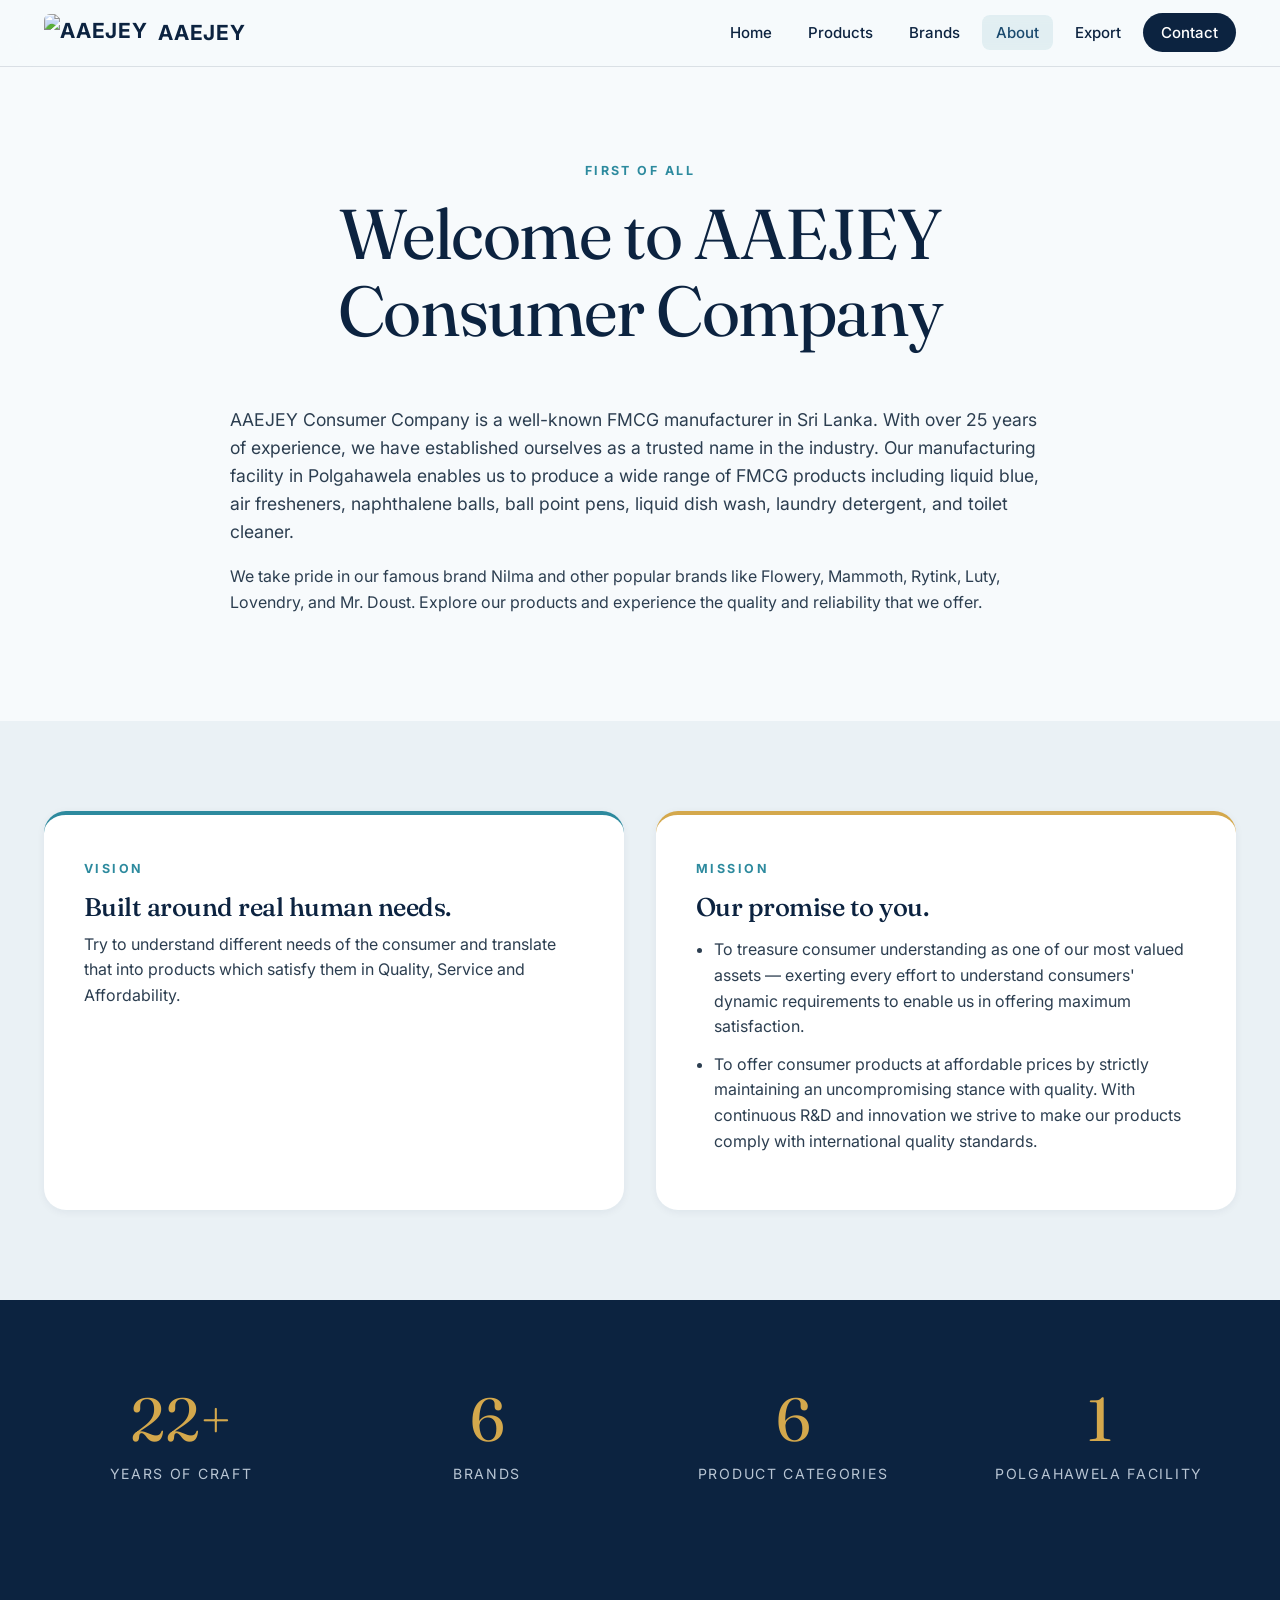
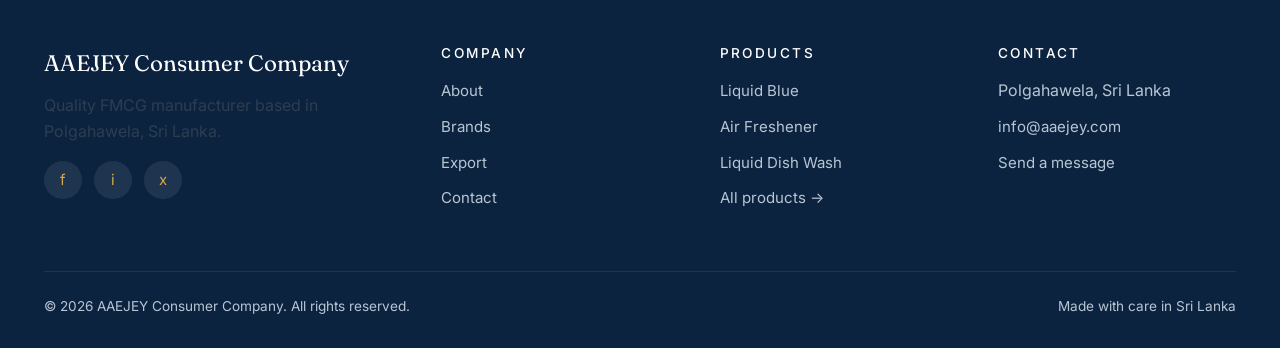
==== public/about.html @ cb3eeee4 "Changes Co-authored-by: abdulmalikhyder <215497698+abdulmalikhyder@users.noreply.github.com>" ====
<!DOCTYPE html>
<html lang="en">
<head>
  <link rel="icon" type="image/jpeg" href="https://assets.zyrosite.com/cdn-cgi/image/format=auto,w=32,h=32,fit=crop,q=95/A0xe4yop0MS1pJjZ/th-YrD1LxaeLzt4BWar.jpg" />

  <meta charset="UTF-8" />
  <meta name="viewport" content="width=device-width, initial-scale=1.0" />
  <title>About — AAEJEY Consumer Company</title>
  <meta name="description" content="25+ years of FMCG manufacturing in Sri Lanka. Our Polgahawela facility produces liquid blue, air fresheners, detergents and more — under Nilma and six other brands." />
  <meta property="og:title" content="About — AAEJEY Consumer Company" />
  <meta property="og:description" content="A trusted Sri Lankan FMCG manufacturer with 25+ years of craft and a Polgahawela facility." />
  <link rel="preconnect" href="https://fonts.googleapis.com" />
  <link rel="preconnect" href="https://fonts.gstatic.com" crossorigin />
  <link href="https://fonts.googleapis.com/css2?family=Fraunces:ital,wght@0,300..700;1,300..700&family=Inter:wght@400;500;600;700&family=Amiri:wght@400;700&display=swap" rel="stylesheet" />
  <link rel="stylesheet" href="assets/css/styles.css" />
</head>
<body>

<nav class="nav">
  <div class="nav-inner">
    <a href="index.html" class="brand"><img src="https://assets.zyrosite.com/cdn-cgi/image/format=auto,w=120,fit=crop,q=95/A0xe4yop0MS1pJjZ/th-YrD1LxaeLzt4BWar.jpg" class="brand-logo-img" alt="AAEJEY" /><span>AAEJEY</span></a>
    <button class="hamburger" aria-label="Menu"><span></span><span></span><span></span></button>
    <ul class="nav-links">
      <li><a href="index.html">Home</a></li>
      <li><a href="products.html">Products</a></li>
      <li><a href="brands.html">Brands</a></li>
      <li><a href="about.html">About</a></li>
      <li><a href="export.html">Export</a></li>
      <li><a href="contact.html" class="nav-cta">Contact</a></li>
    </ul>
  </div>
</nav>

<section class="section">
  <div class="container">
    <div class="section-head reveal">
      <span class="section-eyebrow">First of all</span>
      <h1>Welcome to AAEJEY Consumer Company</h1>
    </div>
    <div class="reveal" style="max-width:820px;margin:0 auto;">
      <p style="font-size:1.1rem;">AAEJEY Consumer Company is a well-known FMCG manufacturer in Sri Lanka. With over 25 years of experience, we have established ourselves as a trusted name in the industry. Our manufacturing facility in Polgahawela enables us to produce a wide range of FMCG products including liquid blue, air fresheners, naphthalene balls, ball point pens, liquid dish wash, laundry detergent, and toilet cleaner.</p>
      <p>We take pride in our famous brand Nilma and other popular brands like Flowery, Mammoth, Rytink, Luty, Lovendry, and Mr. Doust. Explore our products and experience the quality and reliability that we offer.</p>
    </div>
  </div>
</section>

<section class="section" style="background:var(--paper-2);">
  <div class="container">
    <div class="vm-grid">
      <div class="vm-card reveal">
        <span class="section-eyebrow">Vision</span>
        <h3>Built around real human needs.</h3>
        <p>Try to understand different needs of the consumer and translate that into products which satisfy them in Quality, Service and Affordability.</p>
      </div>
      <div class="vm-card mission reveal">
        <span class="section-eyebrow">Mission</span>
        <h3>Our promise to you.</h3>
        <ul>
          <li>To treasure consumer understanding as one of our most valued assets — exerting every effort to understand consumers' dynamic requirements to enable us in offering maximum satisfaction.</li>
          <li>To offer consumer products at affordable prices by strictly maintaining an uncompromising stance with quality. With continuous R&amp;D and innovation we strive to make our products comply with international quality standards.</li>
        </ul>
      </div>
    </div>
  </div>
</section>

<section class="section section-dark">
  <div class="container">
    <div class="stats reveal">
      <div><div class="stat-num"><span data-count="25" data-suffix="+">0</span></div><div class="stat-label">Years of craft</div></div>
      <div><div class="stat-num"><span data-count="7">0</span></div><div class="stat-label">Brands</div></div>
      <div><div class="stat-num"><span data-count="7">0</span></div><div class="stat-label">Product categories</div></div>
      <div><div class="stat-num">1</div><div class="stat-label">Polgahawela facility</div></div>
    </div>
  </div>
</section>

<footer class="footer">
  <div class="container">
    <div class="footer-grid">
      <div><div class="footer-brand">AAEJEY Consumer Company</div><p>Quality FMCG manufacturer based in Polgahawela, Sri Lanka.</p><div class="footer-social"><a href="https://www.facebook.com/" aria-label="Facebook">f</a><a href="https://www.instagram.com/" aria-label="Instagram">i</a><a href="https://twitter.com/" aria-label="Twitter">x</a></div></div>
      <div><h4>Company</h4><ul><li><a href="about.html">About</a></li><li><a href="brands.html">Brands</a></li><li><a href="export.html">Export</a></li><li><a href="contact.html">Contact</a></li></ul></div>
      <div><h4>Products</h4><ul><li><a href="products/liquid-blue.html">Liquid Blue</a></li><li><a href="products/air-freshener.html">Air Freshener</a></li><li><a href="products/liquid-dish-wash.html">Liquid Dish Wash</a></li><li><a href="products.html">All products →</a></li></ul></div>
      <div><h4>Contact</h4><ul><li>Polgahawela, Sri Lanka</li><li><a href="mailto:info@aaejey.com">info@aaejey.com</a></li><li><a href="contact.html">Send a message</a></li></ul></div>
    </div>
    <div class="footer-bottom"><div>© <span id="year"></span> AAEJEY Consumer Company. All rights reserved.</div><div>Made with care in Sri Lanka</div></div>
  </div>
</footer>

<script src="assets/js/main.js"></script>
</body>
</html>
---- public/assets/css/styles.css ----
/* ============================================================
   AAEJEY Consumer Company — Ocean Deep design system
   Pure CSS. No build step. Edit freely.
   ============================================================ */

:root {
  --navy: #0c2340;
  --navy-2: #0f2d4f;
  --ocean: #1a4a6e;
  --teal: #2d8a9e;
  --mint: #5cbdb9;
  --gold: #d4a84c;
  --paper: #f7fafc;
  --paper-2: #eaf1f5;
  --ink: #0b1a2a;
  --muted: #5a6b7a;
  --line: rgba(12, 35, 64, 0.12);
  --shadow-sm: 0 2px 8px rgba(12, 35, 64, 0.06);
  --shadow-md: 0 12px 32px -8px rgba(12, 35, 64, 0.18);
  --shadow-lg: 0 30px 60px -20px rgba(12, 35, 64, 0.35);
  --radius: 14px;
  --radius-lg: 22px;
  --maxw: 1240px;
  --font-display: "Fraunces", Georgia, "Times New Roman", serif;
  --font-body: "Inter", -apple-system, BlinkMacSystemFont, "Segoe UI", Roboto, sans-serif;
  --font-arabic: "Amiri", "Noto Naskh Arabic", serif;
}

* { box-sizing: border-box; }
html { scroll-behavior: smooth; -webkit-text-size-adjust: 100%; }
body {
  margin: 0;
  font-family: var(--font-body);
  color: var(--ink);
  background: var(--paper);
  line-height: 1.6;
  font-size: 16px;
  -webkit-font-smoothing: antialiased;
}
img { max-width: 100%; display: block; }
a { color: var(--ocean); text-decoration: none; transition: color .2s ease; }
a:hover { color: var(--teal); }

h1, h2, h3, h4 {
  font-family: var(--font-display);
  font-weight: 500;
  letter-spacing: -0.02em;
  color: var(--navy);
  line-height: 1.1;
  margin: 0 0 .4em;
}
h1 { font-size: clamp(2.4rem, 5.5vw, 4.4rem); font-weight: 400; }
h2 { font-size: clamp(1.8rem, 3.4vw, 2.8rem); }
h3 { font-size: clamp(1.25rem, 2vw, 1.5rem); }
p { margin: 0 0 1em; color: #2c3e50; }
.muted { color: var(--muted); }

.container { max-width: var(--maxw); margin: 0 auto; padding: 0 24px; }

/* ===== NAVBAR ===== */
.nav {
  position: sticky; top: 0; z-index: 50;
  backdrop-filter: saturate(180%) blur(14px);
  -webkit-backdrop-filter: saturate(180%) blur(14px);
  background: rgba(247, 250, 252, 0.78);
  border-bottom: 1px solid var(--line);
}
.nav-inner {
  display: flex; align-items: center; justify-content: space-between;
  padding: 14px 24px; max-width: var(--maxw); margin: 0 auto;
}
.brand {
  display: flex; align-items: center; gap: 10px;
  font-family: var(--font-body); font-size: 1.3rem; font-weight: 700;
  color: var(--navy); letter-spacing: .04em;
}
.brand-mark {
  width: 36px; height: 36px; border-radius: 10px;
  background: linear-gradient(135deg, var(--ocean), var(--teal));
  display: grid; place-items: center; color: #fff; font-weight: 700;
  font-family: var(--font-body); box-shadow: var(--shadow-sm);
}
.brand-logo-img {
  width: auto; height: 38px;
  object-fit: contain;
  border-radius: 6px;
}
.nav-links {
  display: flex; gap: 8px; align-items: center; list-style: none;
  margin: 0; padding: 0;
}
.nav-links a {
  color: var(--navy); font-weight: 500; font-size: .94rem;
  padding: 8px 14px; border-radius: 8px;
}
.nav-links a:hover, .nav-links a.active {
  background: rgba(45, 138, 158, 0.1); color: var(--ocean);
}
.nav-cta {
  background: var(--navy); color: #fff !important;
  padding: 10px 18px !important; border-radius: 999px !important;
}
.nav-cta:hover { background: var(--ocean); }
.hamburger {
  display: none; background: none; border: 0; cursor: pointer;
  width: 40px; height: 40px; padding: 8px;
}
.hamburger span {
  display: block; width: 22px; height: 2px;
  background: var(--navy); margin: 5px auto; transition: .3s;
}

@media (max-width: 880px) {
  .hamburger { display: block; }
  .nav-links {
    position: fixed; inset: 64px 0 auto 0;
    background: var(--paper); flex-direction: column; gap: 0;
    padding: 12px 24px 24px; border-bottom: 1px solid var(--line);
    transform: translateY(-120%); transition: transform .35s ease;
  }
  .nav-links.open { transform: translateY(0); }
  .nav-links li { width: 100%; }
  .nav-links a { display: block; padding: 14px 12px; }
}

/* ===== HERO ===== */
.hero {
  position: relative; overflow: hidden;
  background:
    radial-gradient(ellipse at top right, rgba(92,189,185,.18), transparent 55%),
    linear-gradient(180deg, var(--paper) 0%, var(--paper-2) 100%);
  padding: 70px 0 40px;
}
.hero-grid {
  display: grid; grid-template-columns: 1.1fr 1fr; gap: 60px; align-items: center;
}
.hero-eyebrow {
  display: inline-flex; align-items: center; gap: 8px;
  font-size: .82rem; font-weight: 600; letter-spacing: .14em;
  text-transform: uppercase; color: var(--teal);
  background: rgba(45,138,158,.1); padding: 8px 14px; border-radius: 999px;
  margin-bottom: 22px;
}
.hero-eyebrow::before {
  content: ""; width: 6px; height: 6px; border-radius: 50%; background: var(--teal);
}
.hero h1 em {
  font-style: italic; color: var(--teal); font-weight: 300;
}
.hero-sub {
  font-size: 1.15rem; color: var(--muted); max-width: 520px; margin: 24px 0 32px;
}
.hero-arabic {
  font-family: var(--font-arabic); font-size: 1.6rem; color: var(--ocean);
  direction: rtl; margin-top: 8px; opacity: .85;
}
.hero-cta { display: flex; gap: 14px; flex-wrap: wrap; }

.hero-collage {
  position: relative; display: grid; gap: 14px;
  grid-template-columns: repeat(3, 1fr);
  grid-auto-rows: 110px;
}
.hero-collage img {
  width: 100%; height: 100%; object-fit: cover; object-position: center;
  border-radius: var(--radius); background: #fff;
  box-shadow: var(--shadow-md);
}
.hero-collage img:nth-child(1) { grid-column: 1/3; grid-row: 1/3; }
.hero-collage img:nth-child(2) { grid-column: 3/4; grid-row: 1/2; }
.hero-collage img:nth-child(3) { grid-column: 3/4; grid-row: 2/3; }
.hero-collage img:nth-child(4) { grid-column: 1/2; grid-row: 3/4; }
.hero-collage img:nth-child(5) { grid-column: 2/4; grid-row: 3/4; }

@media (max-width: 880px) {
  .hero-grid { grid-template-columns: 1fr; gap: 40px; }
  .hero-collage { grid-auto-rows: 80px; }
}

/* ===== BUTTONS ===== */
.btn {
  display: inline-flex; align-items: center; gap: 10px;
  padding: 14px 26px; border-radius: 999px; font-weight: 600; font-size: .98rem;
  border: 0; cursor: pointer; transition: all .25s ease;
  font-family: inherit;
}
.btn-primary {
  background: var(--navy); color: #fff;
  box-shadow: 0 8px 22px -8px rgba(12,35,64,.6);
}
.btn-primary:hover { background: var(--ocean); transform: translateY(-2px); color: #fff; }
.btn-ghost {
  background: transparent; color: var(--navy); border: 1.5px solid var(--navy);
}
.btn-ghost:hover { background: var(--navy); color: #fff; }
.btn-mint {
  background: var(--teal); color: #fff;
}
.btn-mint:hover { background: var(--ocean); color: #fff; transform: translateY(-2px); }
.btn-gold {
  background: var(--gold); color: var(--navy);
}
.btn-gold:hover { background: #e6b85a; transform: translateY(-2px); }

/* ===== SECTIONS ===== */
.section { padding: 90px 0; }
.section-tight { padding: 60px 0; }
.section-dark {
  background: var(--navy); color: #e8eef4;
}
.section-dark h1, .section-dark h2, .section-dark h3 { color: #fff; }
.section-dark p { color: #b8c5d3; }
.section-head { max-width: 720px; margin: 0 auto 56px; text-align: center; }
.section-eyebrow {
  display: inline-block; font-size: .78rem; font-weight: 700;
  letter-spacing: .2em; text-transform: uppercase; color: var(--teal);
  margin-bottom: 14px;
}

/* ===== PILLARS ===== */
.pillars { display: grid; grid-template-columns: repeat(3, 1fr); gap: 22px; }
.pillar {
  padding: 36px 30px; background: #fff; border-radius: var(--radius-lg);
  border: 1px solid var(--line); transition: all .3s ease;
}
.pillar:hover { transform: translateY(-4px); box-shadow: var(--shadow-md); border-color: var(--teal); }
.pillar-num {
  font-family: var(--font-display); font-size: 2.2rem; color: var(--teal);
  font-style: italic; margin-bottom: 12px;
}
.pillar h3 { margin-bottom: 10px; }
@media (max-width: 760px) { .pillars { grid-template-columns: 1fr; } }

/* ===== PRODUCT GRID ===== */
.product-grid {
  display: grid; grid-template-columns: repeat(auto-fill, minmax(260px, 1fr));
  gap: 24px;
}
.product-card {
  background: #fff; border-radius: var(--radius-lg); overflow: hidden;
  border: 1px solid var(--line);
  transition: all .35s cubic-bezier(.2,.8,.2,1);
  display: flex; flex-direction: column;
}
.product-card:hover {
  transform: translateY(-6px);
  box-shadow: 0 25px 50px -15px rgba(45,138,158,.35);
  border-color: var(--teal);
}
.product-card-media {
  aspect-ratio: 4/5; overflow: hidden; background: #fff;
}
.product-card-media img {
  width: 100%; height: 100%; object-fit: cover;
  transition: transform .6s ease;
}
.product-card:hover .product-card-media img { transform: scale(1.06); }
.product-card-body { padding: 22px; flex: 1; display: flex; flex-direction: column; }
.product-card-tag {
  font-size: .72rem; font-weight: 700; letter-spacing: .14em;
  text-transform: uppercase; color: var(--teal); margin-bottom: 8px;
}
.product-card h3 { font-size: 1.25rem; margin-bottom: 8px; }
.product-card p { font-size: .92rem; color: var(--muted); flex: 1; }
.product-card-link {
  display: inline-flex; align-items: center; gap: 6px;
  font-weight: 600; color: var(--navy); margin-top: 14px; font-size: .9rem;
}
.product-card-link::after { content: "→"; transition: transform .2s; }
.product-card:hover .product-card-link::after { transform: translateX(4px); }

/* ===== FILTER CHIPS ===== */
.chips {
  display: flex; gap: 10px; flex-wrap: wrap; justify-content: center;
  margin-bottom: 40px;
}
.chip {
  padding: 10px 18px; border-radius: 999px; border: 1.5px solid var(--line);
  background: #fff; color: var(--navy); font-weight: 600; font-size: .9rem;
  cursor: pointer; transition: all .2s;
  font-family: inherit;
}
.chip:hover { border-color: var(--teal); color: var(--teal); }
.chip.active { background: var(--navy); border-color: var(--navy); color: #fff; }

/* ===== MARQUEE ===== */
.marquee {
  overflow: hidden; padding: 30px 0;
  background: var(--navy);
  position: relative;
}
.marquee::before, .marquee::after {
  content: ""; position: absolute; top: 0; bottom: 0; width: 80px; z-index: 2;
  pointer-events: none;
}
.marquee::before { left: 0; background: linear-gradient(90deg, var(--navy), transparent); }
.marquee::after { right: 0; background: linear-gradient(-90deg, var(--navy), transparent); }
.marquee-track {
  display: flex; gap: 64px; animation: marquee 28s linear infinite;
  white-space: nowrap; width: max-content;
}
.marquee:hover .marquee-track { animation-play-state: paused; }
.marquee-item {
  font-family: var(--font-display); font-size: 1.8rem; font-style: italic;
  color: #fff; opacity: .85; letter-spacing: .02em;
}
.marquee-item::after {
  content: "✦"; margin-left: 64px; color: var(--gold); opacity: .6;
}
@keyframes marquee {
  from { transform: translateX(0); }
  to { transform: translateX(-50%); }
}

/* ===== STATS ===== */
.stats {
  display: grid; grid-template-columns: repeat(4, 1fr); gap: 32px;
  text-align: center;
}
.stat-num {
  font-family: var(--font-display); font-size: clamp(2.6rem, 5vw, 3.8rem);
  color: var(--gold); font-weight: 400; line-height: 1;
}
.stat-label {
  margin-top: 12px; font-size: .88rem; letter-spacing: .12em;
  text-transform: uppercase; color: #b8c5d3;
}
@media (max-width: 760px) { .stats { grid-template-columns: repeat(2, 1fr); } }

/* ===== EXPORT BANNER ===== */
.export-banner {
  background: linear-gradient(135deg, var(--ocean), var(--teal));
  color: #fff; padding: 60px; border-radius: var(--radius-lg);
  display: grid; grid-template-columns: 1.5fr 1fr; gap: 40px; align-items: center;
  position: relative; overflow: hidden;
}
.export-banner::before {
  content: ""; position: absolute; inset: 0;
  background: radial-gradient(circle at 80% 20%, rgba(255,255,255,.15), transparent 50%);
}
.export-banner h2, .export-banner p { color: #fff; position: relative; }
.export-banner p { opacity: .9; }
.export-flags { font-size: 2.2rem; letter-spacing: 6px; }
@media (max-width: 760px) {
  .export-banner { grid-template-columns: 1fr; padding: 40px 28px; text-align: left; }
}

/* ===== BRAND CARDS ===== */
.brand-grid {
  display: grid; grid-template-columns: repeat(auto-fill, minmax(240px, 1fr));
  gap: 22px;
}
.brand-card {
  padding: 36px 28px; background: #fff; border-radius: var(--radius-lg);
  border: 1px solid var(--line); text-align: center;
  transition: all .3s ease;
}
.brand-card:hover { transform: translateY(-4px); box-shadow: var(--shadow-md); }
.brand-card.flagship {
  background: linear-gradient(160deg, var(--navy), var(--ocean));
  color: #fff; border: 0;
}
.brand-card.flagship h3, .brand-card.flagship p { color: #fff; }
.brand-card.flagship p { color: #d6e1ec; }
.brand-name {
  font-family: var(--font-display); font-size: 2rem; font-style: italic;
  color: var(--teal); margin-bottom: 6px;
}
.brand-card.flagship .brand-name { color: var(--gold); }
.flagship-tag {
  display: inline-block; font-size: .7rem; letter-spacing: .18em;
  text-transform: uppercase; color: var(--gold); margin-bottom: 12px;
  font-weight: 700;
}

/* ===== ABOUT / VISION-MISSION ===== */
.vm-grid { display: grid; grid-template-columns: 1fr 1fr; gap: 32px; }
.vm-card {
  padding: 40px; background: #fff; border-radius: var(--radius-lg);
  border-top: 4px solid var(--teal); box-shadow: var(--shadow-sm);
}
.vm-card.mission { border-top-color: var(--gold); }
.vm-card h3 { font-size: 1.6rem; }
.vm-card ul { padding-left: 18px; }
.vm-card ul li { margin-bottom: 12px; color: #2c3e50; }
@media (max-width: 760px) { .vm-grid { grid-template-columns: 1fr; } }

/* ===== EXPORT PAGE ===== */
.country-grid {
  display: grid; grid-template-columns: repeat(auto-fill, minmax(140px, 1fr));
  gap: 14px;
}
.country-pill {
  background: #fff; border: 1px solid var(--line); border-radius: 12px;
  padding: 16px 14px; text-align: center; font-weight: 600;
  display: flex; align-items: center; gap: 10px; justify-content: center;
}
.country-pill .flag { font-size: 1.4rem; }

.feature-row {
  display: grid; grid-template-columns: repeat(3, 1fr); gap: 24px;
  margin-top: 30px;
}
.feature {
  padding: 28px; background: var(--paper-2); border-radius: var(--radius);
}
.feature-icon {
  width: 46px; height: 46px; border-radius: 12px; background: var(--navy); color: #fff;
  display: grid; place-items: center; margin-bottom: 16px; font-size: 1.3rem;
}
@media (max-width: 760px) { .feature-row { grid-template-columns: 1fr; } }

/* ===== FORM ===== */
.form-wrap {
  display: grid; grid-template-columns: 1.2fr 1fr; gap: 50px;
}
.form { display: grid; gap: 16px; }
.form-row { display: grid; gap: 6px; }
.form label {
  font-size: .85rem; font-weight: 600; color: var(--navy);
  letter-spacing: .02em;
}
.form input, .form textarea {
  padding: 14px 16px; border-radius: 12px; border: 1.5px solid var(--line);
  background: #fff; font-family: inherit; font-size: 1rem; color: var(--ink);
  transition: border-color .2s, box-shadow .2s;
}
.form input:focus, .form textarea:focus {
  outline: 0; border-color: var(--teal);
  box-shadow: 0 0 0 4px rgba(45,138,158,.12);
}
.form textarea { min-height: 130px; resize: vertical; }
.form-error { color: #c0392b; font-size: .82rem; min-height: 1.1em; }
.form-success {
  padding: 18px; background: #e6f6f4; border: 1px solid var(--mint);
  border-radius: 12px; color: var(--ocean); font-weight: 600;
  display: none;
}
.form-success.show { display: block; }

.contact-side {
  padding: 36px; background: var(--navy); border-radius: var(--radius-lg);
  color: #fff;
}
.contact-side h3 { color: #fff; }
.contact-side p, .contact-side a { color: #d6e1ec; }
.contact-info { display: grid; gap: 18px; margin-top: 22px; }
.contact-info div strong { display: block; font-size: .78rem; letter-spacing: .14em;
  text-transform: uppercase; color: var(--gold); margin-bottom: 4px; font-family: var(--font-body); }
.whatsapp-btn {
  display: inline-flex; align-items: center; gap: 10px;
  background: #25d366; color: #fff !important; padding: 14px 22px;
  border-radius: 999px; font-weight: 600; margin-top: 20px;
}
.whatsapp-btn:hover { background: #1ebe5a; color: #fff !important; }

@media (max-width: 880px) { .form-wrap { grid-template-columns: 1fr; } }

/* ===== PRODUCT DETAIL ===== */
.pdp {
  display: grid; grid-template-columns: 1fr 1fr; gap: 60px; align-items: start;
}
.pdp-media {
  aspect-ratio: 1/1; border-radius: var(--radius-lg); overflow: hidden;
  background: var(--paper-2); box-shadow: var(--shadow-md);
}
.pdp-media img { width: 100%; height: 100%; object-fit: cover; }
.pdp h1 { font-size: clamp(2rem, 4vw, 3rem); margin-top: 12px; }
.pdp-tag {
  font-size: .8rem; letter-spacing: .2em; text-transform: uppercase;
  color: var(--teal); font-weight: 700;
}
.pdp-meta {
  margin: 24px 0; padding: 20px; background: var(--paper-2);
  border-radius: 12px; display: grid; gap: 8px;
}
.pdp-meta div { display: flex; justify-content: space-between; font-size: .92rem; }
.pdp-meta strong { color: var(--navy); }
@media (max-width: 880px) { .pdp { grid-template-columns: 1fr; gap: 30px; } }

/* ===== WAVE DIVIDER ===== */
.wave { display: block; width: 100%; height: 60px; }

/* ===== FOOTER ===== */
.footer {
  background: var(--navy); color: #b8c5d3; padding: 70px 0 30px;
}
.footer-grid {
  display: grid; grid-template-columns: 1.5fr 1fr 1fr 1fr; gap: 40px;
  margin-bottom: 50px;
}
.footer h4 {
  color: #fff; font-family: var(--font-body); font-size: .85rem;
  letter-spacing: .18em; text-transform: uppercase; margin-bottom: 18px;
}
.footer ul { list-style: none; padding: 0; margin: 0; }
.footer ul li { margin-bottom: 10px; }
.footer a { color: #b8c5d3; font-size: .94rem; }
.footer a:hover { color: var(--gold); }
.footer-brand { font-family: var(--font-display); font-size: 1.4rem; color: #fff; margin-bottom: 12px; }
.footer-social { display: flex; gap: 12px; margin-top: 16px; }
.footer-social a {
  width: 38px; height: 38px; border-radius: 50%;
  background: rgba(255,255,255,.08); display: grid; place-items: center;
  color: var(--gold);
}
.footer-social a:hover { background: var(--gold); color: var(--navy); }
.footer-bottom {
  border-top: 1px solid rgba(255,255,255,.08); padding-top: 24px;
  display: flex; justify-content: space-between; flex-wrap: wrap; gap: 12px;
  font-size: .85rem;
}
@media (max-width: 760px) {
  .footer-grid { grid-template-columns: 1fr 1fr; }
}

/* ===== REVEAL ANIM ===== */
.reveal {
  opacity: 0; transform: translateY(24px);
  transition: opacity .8s ease, transform .8s ease;
}
.reveal.in { opacity: 1; transform: none; }

/* ===== UTIL ===== */
.text-center { text-align: center; }
.mt-0 { margin-top: 0; }
.mb-0 { margin-bottom: 0; }
.divider {
  height: 1px; background: var(--line); margin: 60px 0;
}
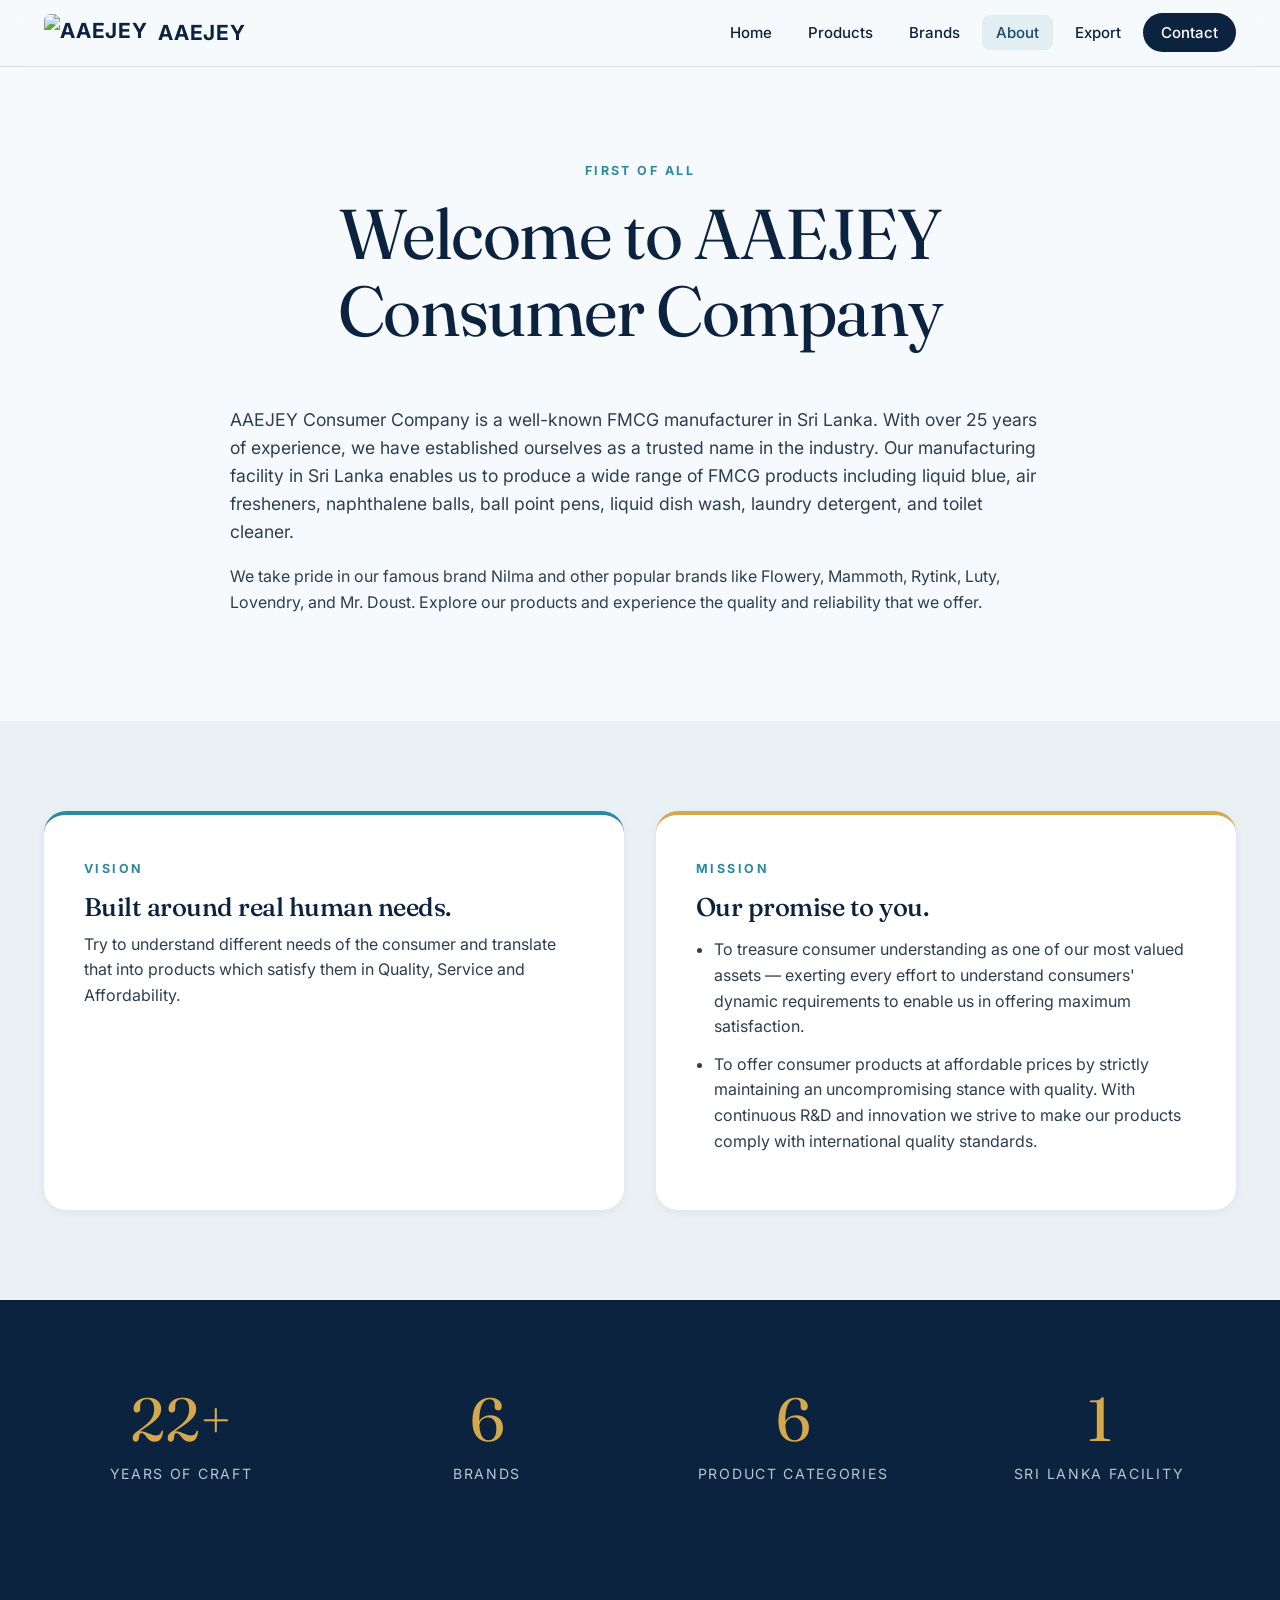
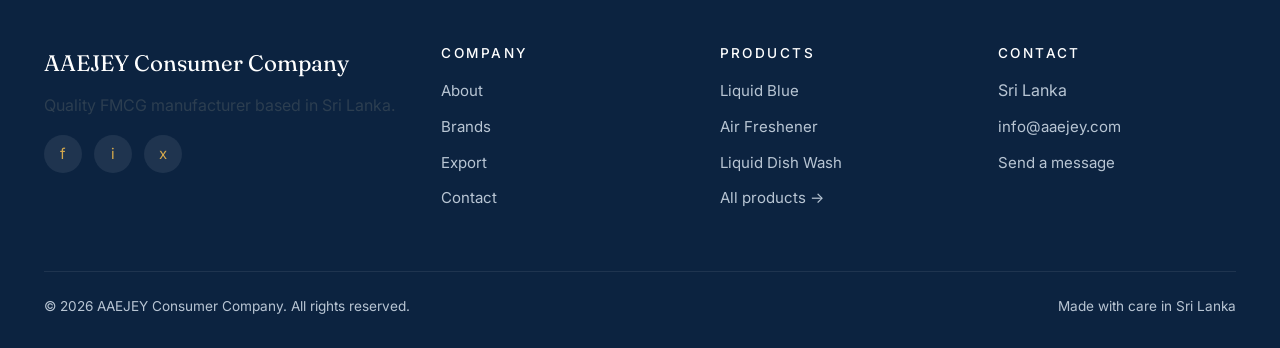
==== commit a648d25d: "Changes Co-authored-by: abdulmalikhyder <215497698+abdulmalikhyder@users.noreply.github.com>" ====
--- a/public/about.html
+++ b/public/about.html
@@ -6,9 +6,9 @@
   <meta charset="UTF-8" />
   <meta name="viewport" content="width=device-width, initial-scale=1.0" />
   <title>About — AAEJEY Consumer Company</title>
-  <meta name="description" content="25+ years of FMCG manufacturing in Sri Lanka. Our Polgahawela facility produces liquid blue, air fresheners, detergents and more — under Nilma and six other brands." />
+  <meta name="description" content="25+ years of FMCG manufacturing in Sri Lanka. Our Sri Lanka facility produces liquid blue, air fresheners, detergents and more — under Nilma and six other brands." />
   <meta property="og:title" content="About — AAEJEY Consumer Company" />
-  <meta property="og:description" content="A trusted Sri Lankan FMCG manufacturer with 25+ years of craft and a Polgahawela facility." />
+  <meta property="og:description" content="A trusted Sri Lankan FMCG manufacturer with 25+ years of craft and a Sri Lanka facility." />
   <link rel="preconnect" href="https://fonts.googleapis.com" />
   <link rel="preconnect" href="https://fonts.gstatic.com" crossorigin />
   <link href="https://fonts.googleapis.com/css2?family=Fraunces:ital,wght@0,300..700;1,300..700&family=Inter:wght@400;500;600;700&family=Amiri:wght@400;700&display=swap" rel="stylesheet" />
@@ -38,7 +38,7 @@
       <h1>Welcome to AAEJEY Consumer Company</h1>
     </div>
     <div class="reveal" style="max-width:820px;margin:0 auto;">
-      <p style="font-size:1.1rem;">AAEJEY Consumer Company is a well-known FMCG manufacturer in Sri Lanka. With over 25 years of experience, we have established ourselves as a trusted name in the industry. Our manufacturing facility in Polgahawela enables us to produce a wide range of FMCG products including liquid blue, air fresheners, naphthalene balls, ball point pens, liquid dish wash, laundry detergent, and toilet cleaner.</p>
+      <p style="font-size:1.1rem;">AAEJEY Consumer Company is a well-known FMCG manufacturer in Sri Lanka. With over 25 years of experience, we have established ourselves as a trusted name in the industry. Our manufacturing facility in Sri Lanka enables us to produce a wide range of FMCG products including liquid blue, air fresheners, naphthalene balls, ball point pens, liquid dish wash, laundry detergent, and toilet cleaner.</p>
       <p>We take pride in our famous brand Nilma and other popular brands like Flowery, Mammoth, Rytink, Luty, Lovendry, and Mr. Doust. Explore our products and experience the quality and reliability that we offer.</p>
     </div>
   </div>
@@ -70,7 +70,7 @@
       <div><div class="stat-num"><span data-count="25" data-suffix="+">0</span></div><div class="stat-label">Years of craft</div></div>
       <div><div class="stat-num"><span data-count="7">0</span></div><div class="stat-label">Brands</div></div>
       <div><div class="stat-num"><span data-count="7">0</span></div><div class="stat-label">Product categories</div></div>
-      <div><div class="stat-num">1</div><div class="stat-label">Polgahawela facility</div></div>
+      <div><div class="stat-num">1</div><div class="stat-label">Sri Lanka facility</div></div>
     </div>
   </div>
 </section>
@@ -78,10 +78,10 @@
 <footer class="footer">
   <div class="container">
     <div class="footer-grid">
-      <div><div class="footer-brand">AAEJEY Consumer Company</div><p>Quality FMCG manufacturer based in Polgahawela, Sri Lanka.</p><div class="footer-social"><a href="https://www.facebook.com/" aria-label="Facebook">f</a><a href="https://www.instagram.com/" aria-label="Instagram">i</a><a href="https://twitter.com/" aria-label="Twitter">x</a></div></div>
+      <div><div class="footer-brand">AAEJEY Consumer Company</div><p>Quality FMCG manufacturer based in Sri Lanka.</p><div class="footer-social"><a href="https://www.facebook.com/" aria-label="Facebook">f</a><a href="https://www.instagram.com/" aria-label="Instagram">i</a><a href="https://twitter.com/" aria-label="Twitter">x</a></div></div>
       <div><h4>Company</h4><ul><li><a href="about.html">About</a></li><li><a href="brands.html">Brands</a></li><li><a href="export.html">Export</a></li><li><a href="contact.html">Contact</a></li></ul></div>
       <div><h4>Products</h4><ul><li><a href="products/liquid-blue.html">Liquid Blue</a></li><li><a href="products/air-freshener.html">Air Freshener</a></li><li><a href="products/liquid-dish-wash.html">Liquid Dish Wash</a></li><li><a href="products.html">All products →</a></li></ul></div>
-      <div><h4>Contact</h4><ul><li>Polgahawela, Sri Lanka</li><li><a href="mailto:info@aaejey.com">info@aaejey.com</a></li><li><a href="contact.html">Send a message</a></li></ul></div>
+      <div><h4>Contact</h4><ul><li>Sri Lanka</li><li><a href="mailto:info@aaejey.com">info@aaejey.com</a></li><li><a href="contact.html">Send a message</a></li></ul></div>
     </div>
     <div class="footer-bottom"><div>© <span id="year"></span> AAEJEY Consumer Company. All rights reserved.</div><div>Made with care in Sri Lanka</div></div>
   </div>
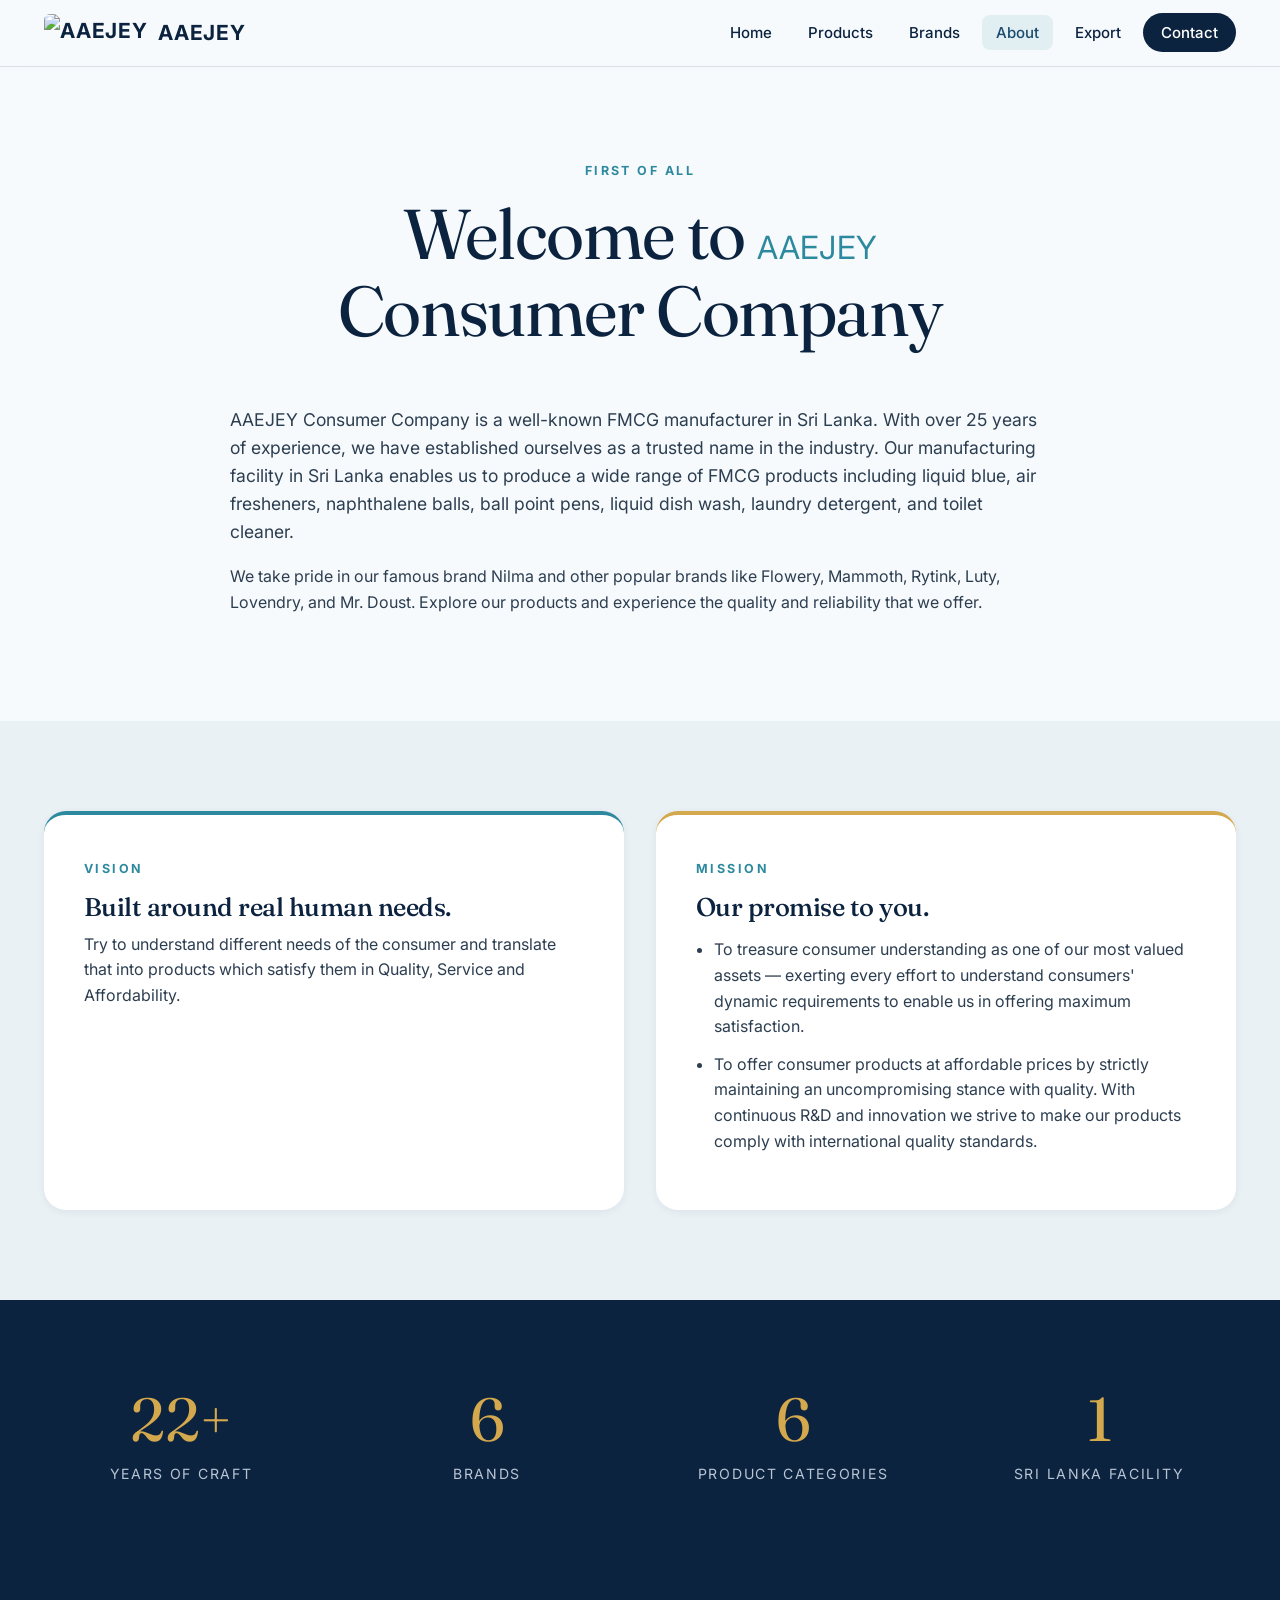
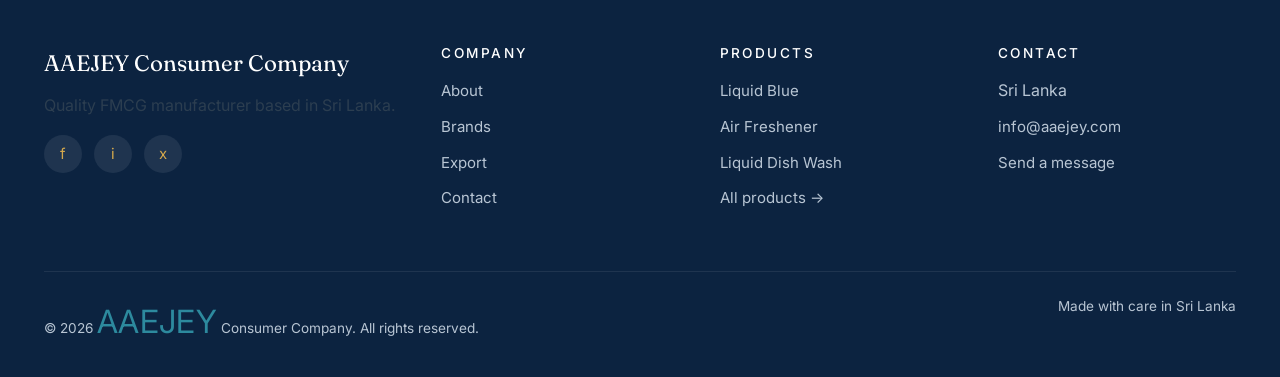
==== commit 4e584a42: "Changes Co-authored-by: abdulmalikhyder <215497698+abdulmalikhyder@users.noreply.github.com>" ====
--- a/public/about.html
+++ b/public/about.html
@@ -35,7 +35,7 @@
   <div class="container">
     <div class="section-head reveal">
       <span class="section-eyebrow">First of all</span>
-      <h1>Welcome to AAEJEY Consumer Company</h1>
+      <h1>Welcome to <span class="brand-name"><span class="brand-name">AAEJEY</span></span> Consumer Company</h1>
     </div>
     <div class="reveal" style="max-width:820px;margin:0 auto;">
       <p style="font-size:1.1rem;">AAEJEY Consumer Company is a well-known FMCG manufacturer in Sri Lanka. With over 25 years of experience, we have established ourselves as a trusted name in the industry. Our manufacturing facility in Sri Lanka enables us to produce a wide range of FMCG products including liquid blue, air fresheners, naphthalene balls, ball point pens, liquid dish wash, laundry detergent, and toilet cleaner.</p>
@@ -83,7 +83,7 @@
       <div><h4>Products</h4><ul><li><a href="products/liquid-blue.html">Liquid Blue</a></li><li><a href="products/air-freshener.html">Air Freshener</a></li><li><a href="products/liquid-dish-wash.html">Liquid Dish Wash</a></li><li><a href="products.html">All products →</a></li></ul></div>
       <div><h4>Contact</h4><ul><li>Sri Lanka</li><li><a href="mailto:info@aaejey.com">info@aaejey.com</a></li><li><a href="contact.html">Send a message</a></li></ul></div>
     </div>
-    <div class="footer-bottom"><div>© <span id="year"></span> AAEJEY Consumer Company. All rights reserved.</div><div>Made with care in Sri Lanka</div></div>
+    <div class="footer-bottom"><div>© <span id="year"></span> <span class="brand-name"><span class="brand-name">AAEJEY</span></span> Consumer Company. All rights reserved.</div><div>Made with care in Sri Lanka</div></div>
   </div>
 </footer>
 
--- a/public/assets/css/styles.css
+++ b/public/assets/css/styles.css
@@ -528,3 +528,6 @@
 .divider {
   height: 1px; background: var(--line); margin: 60px 0;
 }
+
+/* Brand name uses sans body font to keep the J upright (Fraunces J has a curly descender) */
+.brand-name { font-family: var(--font-body) !important; font-style: normal !important; letter-spacing: .01em; font-weight: inherit; }
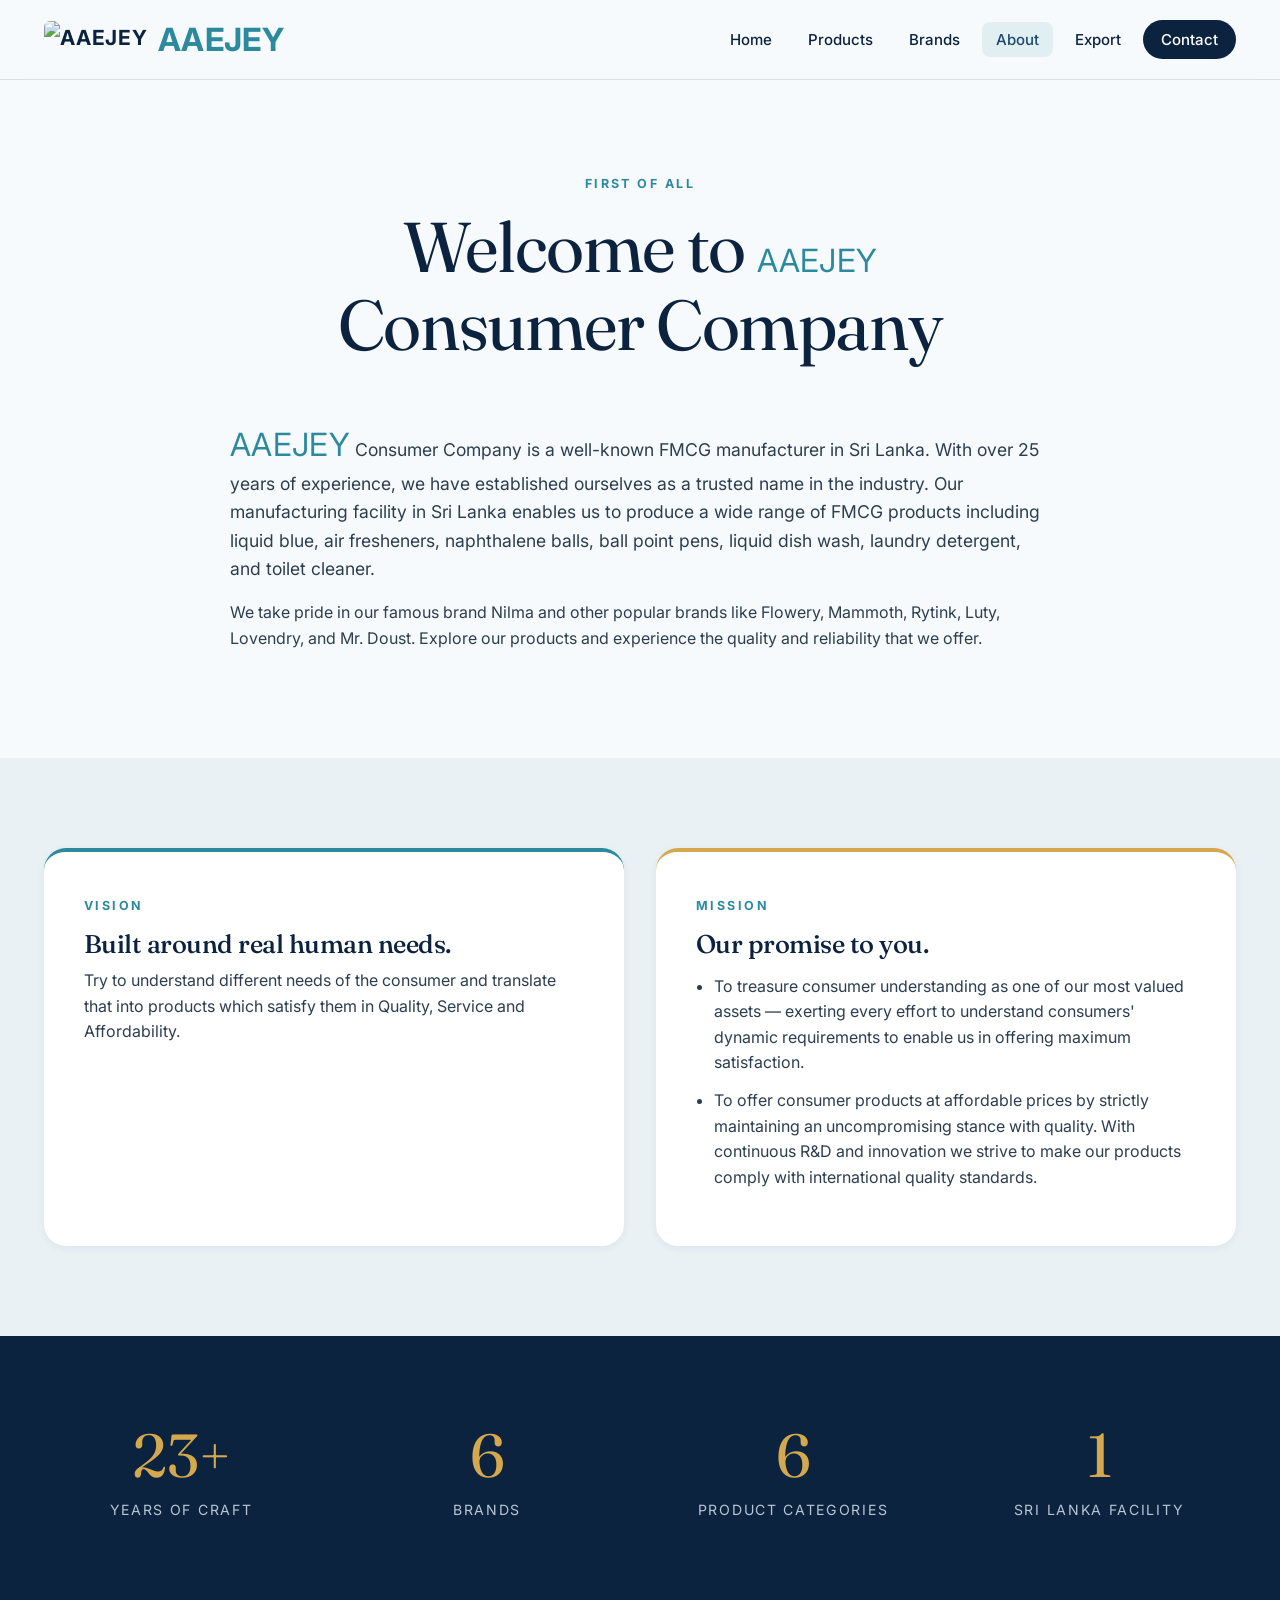
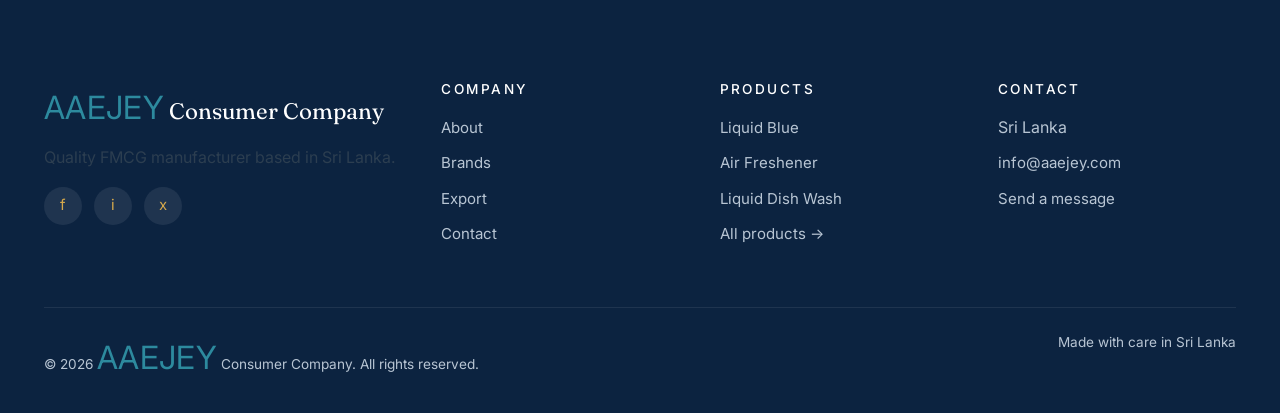
==== commit 6b235459: "Changes Co-authored-by: abdulmalikhyder <215497698+abdulmalikhyder@users.noreply.github.com>" ====
--- a/public/about.html
+++ b/public/about.html
@@ -18,7 +18,7 @@
 
 <nav class="nav">
   <div class="nav-inner">
-    <a href="index.html" class="brand"><img src="https://assets.zyrosite.com/cdn-cgi/image/format=auto,w=120,fit=crop,q=95/A0xe4yop0MS1pJjZ/th-YrD1LxaeLzt4BWar.jpg" class="brand-logo-img" alt="AAEJEY" /><span>AAEJEY</span></a>
+    <a href="index.html" class="brand"><img src="https://assets.zyrosite.com/cdn-cgi/image/format=auto,w=120,fit=crop,q=95/A0xe4yop0MS1pJjZ/th-YrD1LxaeLzt4BWar.jpg" class="brand-logo-img" alt="AAEJEY" /><span><span class="brand-name">AAEJEY</span></span></a>
     <button class="hamburger" aria-label="Menu"><span></span><span></span><span></span></button>
     <ul class="nav-links">
       <li><a href="index.html">Home</a></li>
@@ -38,7 +38,7 @@
       <h1>Welcome to <span class="brand-name"><span class="brand-name">AAEJEY</span></span> Consumer Company</h1>
     </div>
     <div class="reveal" style="max-width:820px;margin:0 auto;">
-      <p style="font-size:1.1rem;">AAEJEY Consumer Company is a well-known FMCG manufacturer in Sri Lanka. With over 25 years of experience, we have established ourselves as a trusted name in the industry. Our manufacturing facility in Sri Lanka enables us to produce a wide range of FMCG products including liquid blue, air fresheners, naphthalene balls, ball point pens, liquid dish wash, laundry detergent, and toilet cleaner.</p>
+      <p style="font-size:1.1rem;"><span class="brand-name">AAEJEY</span> Consumer Company is a well-known FMCG manufacturer in Sri Lanka. With over 25 years of experience, we have established ourselves as a trusted name in the industry. Our manufacturing facility in Sri Lanka enables us to produce a wide range of FMCG products including liquid blue, air fresheners, naphthalene balls, ball point pens, liquid dish wash, laundry detergent, and toilet cleaner.</p>
       <p>We take pride in our famous brand Nilma and other popular brands like Flowery, Mammoth, Rytink, Luty, Lovendry, and Mr. Doust. Explore our products and experience the quality and reliability that we offer.</p>
     </div>
   </div>
@@ -78,7 +78,7 @@
 <footer class="footer">
   <div class="container">
     <div class="footer-grid">
-      <div><div class="footer-brand">AAEJEY Consumer Company</div><p>Quality FMCG manufacturer based in Sri Lanka.</p><div class="footer-social"><a href="https://www.facebook.com/" aria-label="Facebook">f</a><a href="https://www.instagram.com/" aria-label="Instagram">i</a><a href="https://twitter.com/" aria-label="Twitter">x</a></div></div>
+      <div><div class="footer-brand"><span class="brand-name">AAEJEY</span> Consumer Company</div><p>Quality FMCG manufacturer based in Sri Lanka.</p><div class="footer-social"><a href="https://www.facebook.com/" aria-label="Facebook">f</a><a href="https://www.instagram.com/" aria-label="Instagram">i</a><a href="https://twitter.com/" aria-label="Twitter">x</a></div></div>
       <div><h4>Company</h4><ul><li><a href="about.html">About</a></li><li><a href="brands.html">Brands</a></li><li><a href="export.html">Export</a></li><li><a href="contact.html">Contact</a></li></ul></div>
       <div><h4>Products</h4><ul><li><a href="products/liquid-blue.html">Liquid Blue</a></li><li><a href="products/air-freshener.html">Air Freshener</a></li><li><a href="products/liquid-dish-wash.html">Liquid Dish Wash</a></li><li><a href="products.html">All products →</a></li></ul></div>
       <div><h4>Contact</h4><ul><li>Sri Lanka</li><li><a href="mailto:info@aaejey.com">info@aaejey.com</a></li><li><a href="contact.html">Send a message</a></li></ul></div>
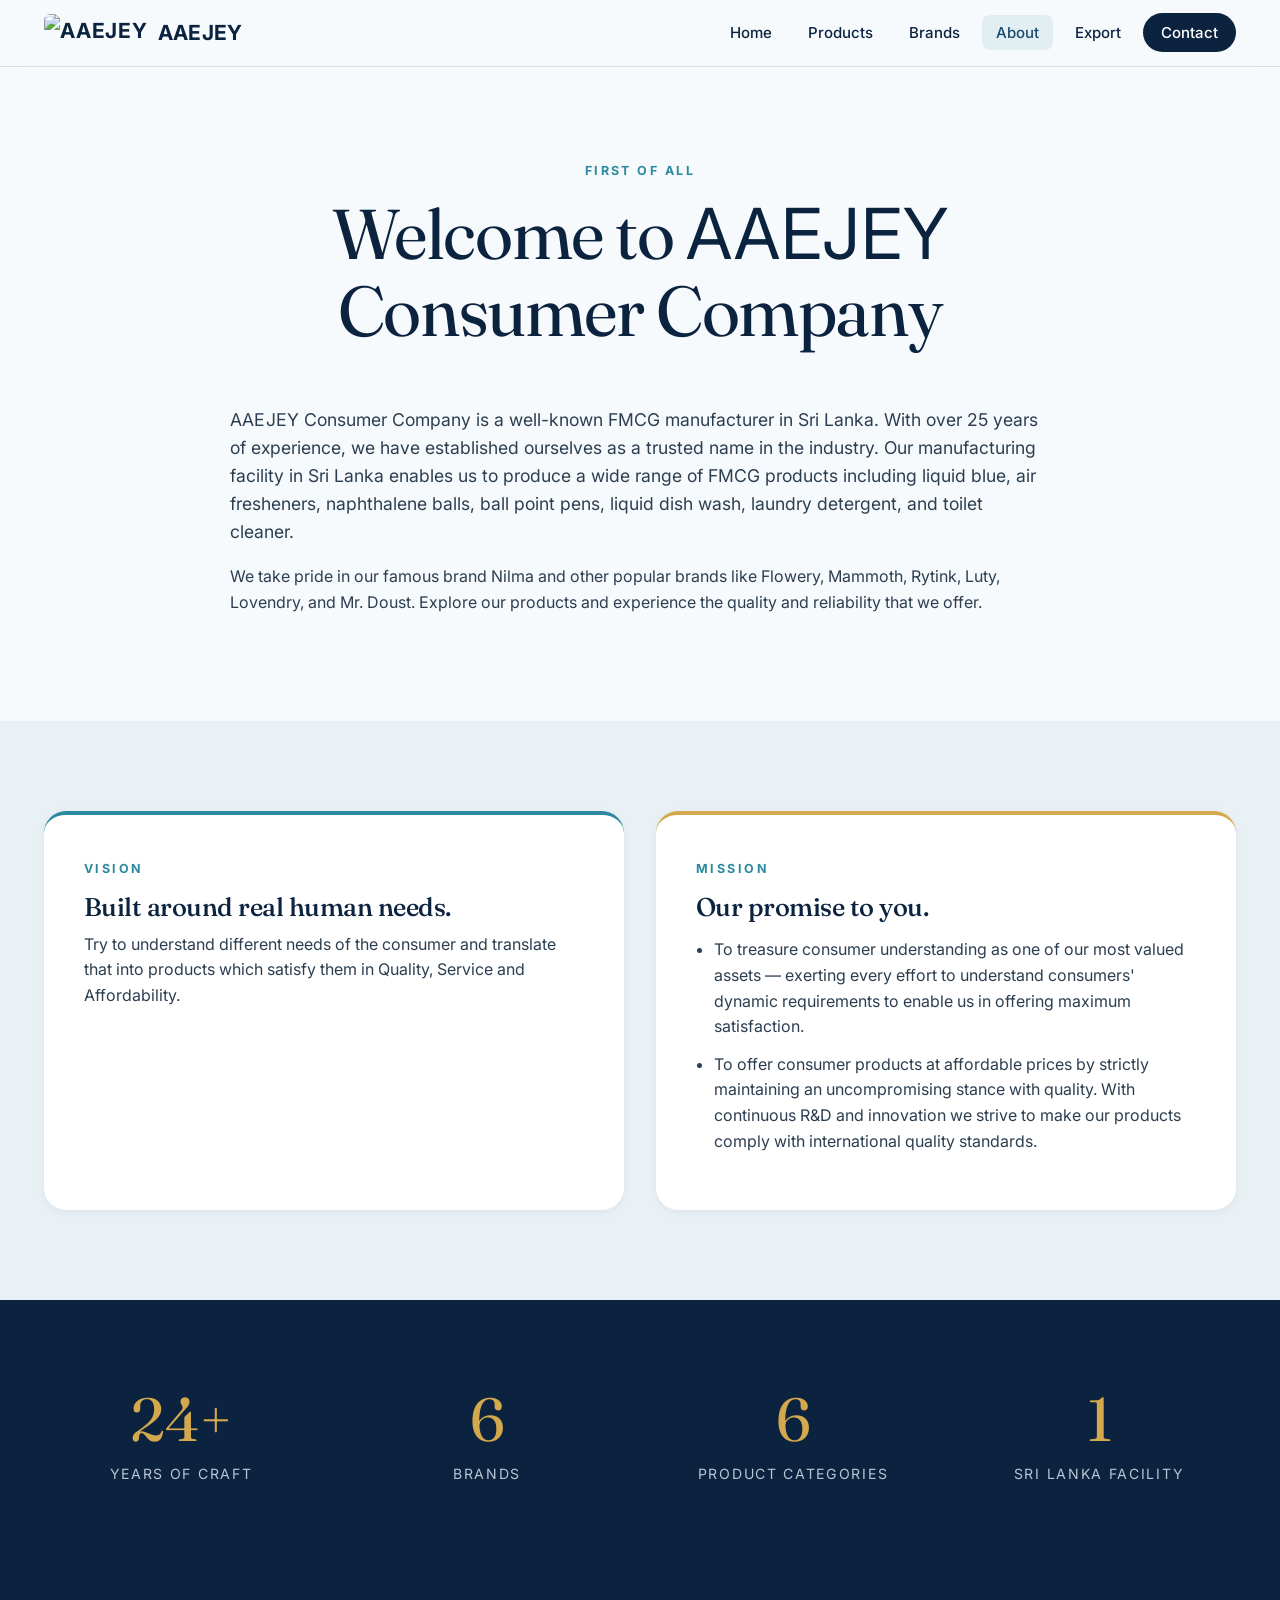
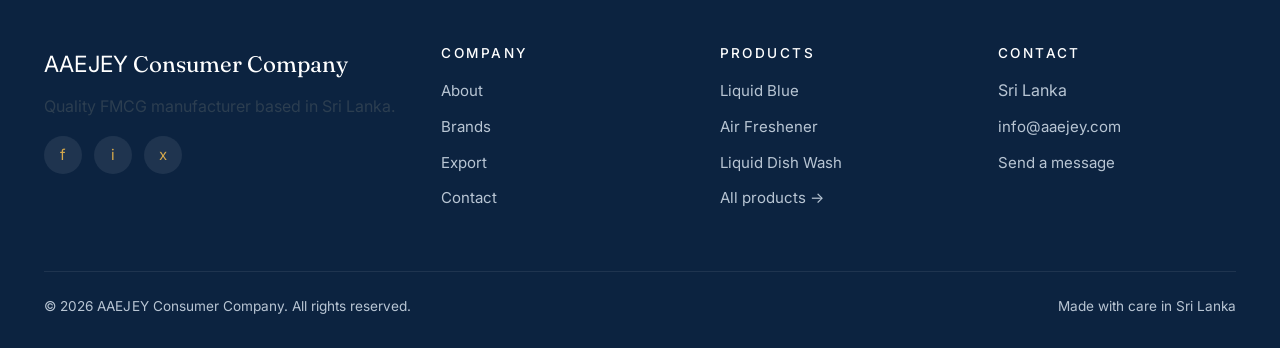
==== commit 7e5bed6c: "Changes Co-authored-by: abdulmalikhyder <215497698+abdulmalikhyder@users.noreply.github.com>" ====
--- a/public/about.html
+++ b/public/about.html
@@ -18,7 +18,7 @@
 
 <nav class="nav">
   <div class="nav-inner">
-    <a href="index.html" class="brand"><img src="https://assets.zyrosite.com/cdn-cgi/image/format=auto,w=120,fit=crop,q=95/A0xe4yop0MS1pJjZ/th-YrD1LxaeLzt4BWar.jpg" class="brand-logo-img" alt="AAEJEY" /><span><span class="brand-name">AAEJEY</span></span></a>
+    <a href="index.html" class="brand"><img src="https://assets.zyrosite.com/cdn-cgi/image/format=auto,w=120,fit=crop,q=95/A0xe4yop0MS1pJjZ/th-YrD1LxaeLzt4BWar.jpg" class="brand-logo-img" alt="AAEJEY" /><span><span class="aaejey-name">AAEJEY</span></span></a>
     <button class="hamburger" aria-label="Menu"><span></span><span></span><span></span></button>
     <ul class="nav-links">
       <li><a href="index.html">Home</a></li>
@@ -35,10 +35,10 @@
   <div class="container">
     <div class="section-head reveal">
       <span class="section-eyebrow">First of all</span>
-      <h1>Welcome to <span class="brand-name"><span class="brand-name">AAEJEY</span></span> Consumer Company</h1>
+      <h1>Welcome to <span class="aaejey-name">AAEJEY</span> Consumer Company</h1>
     </div>
     <div class="reveal" style="max-width:820px;margin:0 auto;">
-      <p style="font-size:1.1rem;"><span class="brand-name">AAEJEY</span> Consumer Company is a well-known FMCG manufacturer in Sri Lanka. With over 25 years of experience, we have established ourselves as a trusted name in the industry. Our manufacturing facility in Sri Lanka enables us to produce a wide range of FMCG products including liquid blue, air fresheners, naphthalene balls, ball point pens, liquid dish wash, laundry detergent, and toilet cleaner.</p>
+      <p style="font-size:1.1rem;"><span class="aaejey-name">AAEJEY</span> Consumer Company is a well-known FMCG manufacturer in Sri Lanka. With over 25 years of experience, we have established ourselves as a trusted name in the industry. Our manufacturing facility in Sri Lanka enables us to produce a wide range of FMCG products including liquid blue, air fresheners, naphthalene balls, ball point pens, liquid dish wash, laundry detergent, and toilet cleaner.</p>
       <p>We take pride in our famous brand Nilma and other popular brands like Flowery, Mammoth, Rytink, Luty, Lovendry, and Mr. Doust. Explore our products and experience the quality and reliability that we offer.</p>
     </div>
   </div>
@@ -78,12 +78,12 @@
 <footer class="footer">
   <div class="container">
     <div class="footer-grid">
-      <div><div class="footer-brand"><span class="brand-name">AAEJEY</span> Consumer Company</div><p>Quality FMCG manufacturer based in Sri Lanka.</p><div class="footer-social"><a href="https://www.facebook.com/" aria-label="Facebook">f</a><a href="https://www.instagram.com/" aria-label="Instagram">i</a><a href="https://twitter.com/" aria-label="Twitter">x</a></div></div>
+      <div><div class="footer-brand"><span class="aaejey-name">AAEJEY</span> Consumer Company</div><p>Quality FMCG manufacturer based in Sri Lanka.</p><div class="footer-social"><a href="https://www.facebook.com/" aria-label="Facebook">f</a><a href="https://www.instagram.com/" aria-label="Instagram">i</a><a href="https://twitter.com/" aria-label="Twitter">x</a></div></div>
       <div><h4>Company</h4><ul><li><a href="about.html">About</a></li><li><a href="brands.html">Brands</a></li><li><a href="export.html">Export</a></li><li><a href="contact.html">Contact</a></li></ul></div>
       <div><h4>Products</h4><ul><li><a href="products/liquid-blue.html">Liquid Blue</a></li><li><a href="products/air-freshener.html">Air Freshener</a></li><li><a href="products/liquid-dish-wash.html">Liquid Dish Wash</a></li><li><a href="products.html">All products →</a></li></ul></div>
       <div><h4>Contact</h4><ul><li>Sri Lanka</li><li><a href="mailto:info@aaejey.com">info@aaejey.com</a></li><li><a href="contact.html">Send a message</a></li></ul></div>
     </div>
-    <div class="footer-bottom"><div>© <span id="year"></span> <span class="brand-name"><span class="brand-name">AAEJEY</span></span> Consumer Company. All rights reserved.</div><div>Made with care in Sri Lanka</div></div>
+    <div class="footer-bottom"><div>© <span id="year"></span> <span class="aaejey-name">AAEJEY</span> Consumer Company. All rights reserved.</div><div>Made with care in Sri Lanka</div></div>
   </div>
 </footer>
 
--- a/public/assets/css/styles.css
+++ b/public/assets/css/styles.css
@@ -529,5 +529,5 @@
   height: 1px; background: var(--line); margin: 60px 0;
 }
 
-/* Brand name uses sans body font to keep the J upright (Fraunces J has a curly descender) */
-.brand-name { font-family: var(--font-body) !important; font-style: normal !important; letter-spacing: .01em; font-weight: inherit; }
+/* Inline AAEJEY wordmark — inherits size/color/weight from surrounding text, only swaps the font so the J stays upright */
+.aaejey-name { font-family: var(--font-body) !important; font-style: inherit; font-size: inherit; font-weight: inherit; color: inherit; letter-spacing: .01em; }
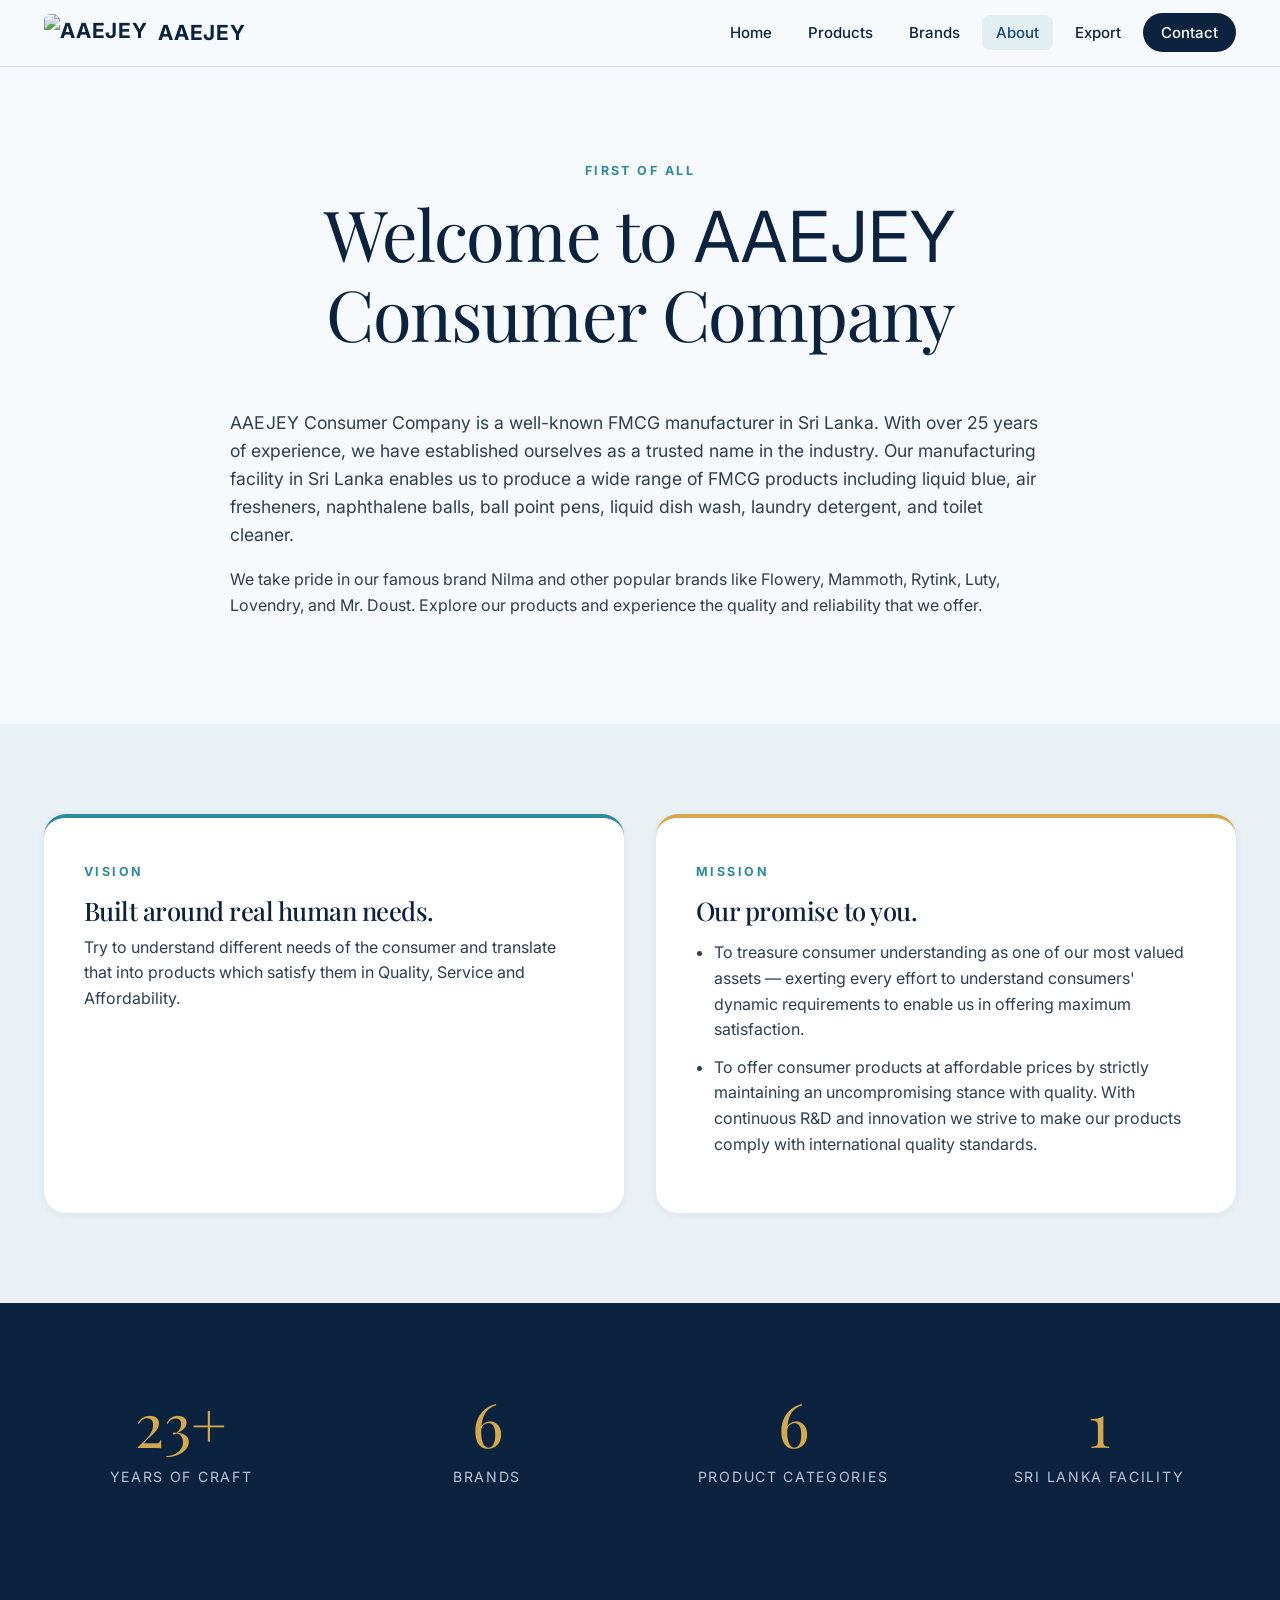
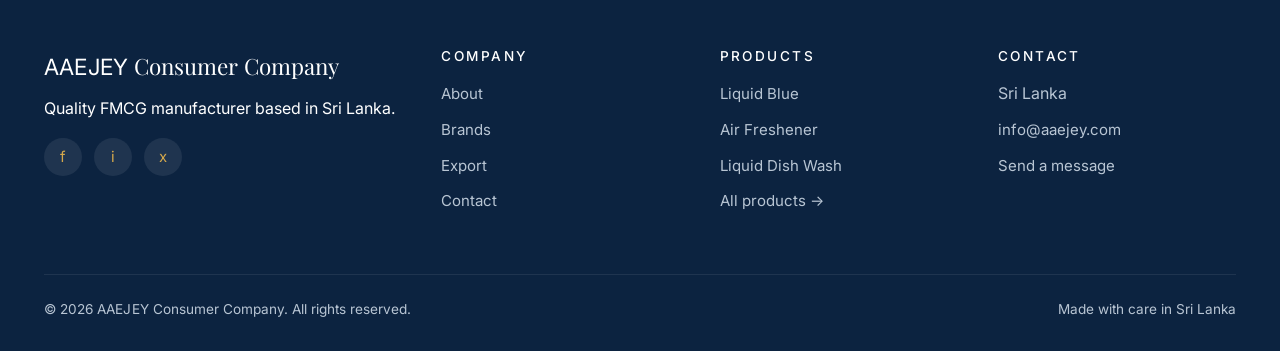
==== commit 15577248: "Changes Co-authored-by: abdulmalikhyder <215497698+abdulmalikhyder@users.noreply.github.com>" ====
--- a/public/about.html
+++ b/public/about.html
@@ -11,7 +11,7 @@
   <meta property="og:description" content="A trusted Sri Lankan FMCG manufacturer with 25+ years of craft and a Sri Lanka facility." />
   <link rel="preconnect" href="https://fonts.googleapis.com" />
   <link rel="preconnect" href="https://fonts.gstatic.com" crossorigin />
-  <link href="https://fonts.googleapis.com/css2?family=Fraunces:ital,wght@0,300..700;1,300..700&family=Inter:wght@400;500;600;700&family=Amiri:wght@400;700&display=swap" rel="stylesheet" />
+  <link href="https://fonts.googleapis.com/css2?family=Playfair+Display:wght@400;500;600;700&family=Inter:wght@400;500;600;700&family=Amiri:wght@400;700&display=swap" rel="stylesheet" />
   <link rel="stylesheet" href="assets/css/styles.css" />
 </head>
 <body>
--- a/public/assets/css/styles.css
+++ b/public/assets/css/styles.css
@@ -21,7 +21,7 @@
   --radius: 14px;
   --radius-lg: 22px;
   --maxw: 1240px;
-  --font-display: "Fraunces", Georgia, "Times New Roman", serif;
+  --font-display: "Playfair Display", Georgia, "Times New Roman", serif;
   --font-body: "Inter", -apple-system, BlinkMacSystemFont, "Segoe UI", Roboto, sans-serif;
   --font-arabic: "Amiri", "Noto Naskh Arabic", serif;
 }
@@ -145,7 +145,7 @@
   content: ""; width: 6px; height: 6px; border-radius: 50%; background: var(--teal);
 }
 .hero h1 em {
-  font-style: italic; color: var(--teal); font-weight: 300;
+   color: var(--teal); font-weight: 300;
 }
 .hero-sub {
   font-size: 1.15rem; color: var(--muted); max-width: 520px; margin: 24px 0 32px;
@@ -226,7 +226,7 @@
 .pillar:hover { transform: translateY(-4px); box-shadow: var(--shadow-md); border-color: var(--teal); }
 .pillar-num {
   font-family: var(--font-display); font-size: 2.2rem; color: var(--teal);
-  font-style: italic; margin-bottom: 12px;
+   margin-bottom: 12px;
 }
 .pillar h3 { margin-bottom: 10px; }
 @media (max-width: 760px) { .pillars { grid-template-columns: 1fr; } }
@@ -301,7 +301,7 @@
 }
 .marquee:hover .marquee-track { animation-play-state: paused; }
 .marquee-item {
-  font-family: var(--font-display); font-size: 1.8rem; font-style: italic;
+  font-family: var(--font-display); font-size: 1.8rem; 
   color: #fff; opacity: .85; letter-spacing: .02em;
 }
 .marquee-item::after {
@@ -363,7 +363,7 @@
 .brand-card.flagship h3, .brand-card.flagship p { color: #fff; }
 .brand-card.flagship p { color: #d6e1ec; }
 .brand-name {
-  font-family: var(--font-display); font-size: 2rem; font-style: italic;
+  font-family: var(--font-display); font-size: 2rem; 
   color: var(--teal); margin-bottom: 6px;
 }
 .brand-card.flagship .brand-name { color: var(--gold); }
@@ -464,7 +464,7 @@
   aspect-ratio: 1/1; border-radius: var(--radius-lg); overflow: hidden;
   background: var(--paper-2); box-shadow: var(--shadow-md);
 }
-.pdp-media img { width: 100%; height: 100%; object-fit: cover; }
+.pdp-media img { width: 100%; height: 100%; object-fit: cover; transform: scale(1.15); transform-origin: center; }
 .pdp h1 { font-size: clamp(2rem, 4vw, 3rem); margin-top: 12px; }
 .pdp-tag {
   font-size: .8rem; letter-spacing: .2em; text-transform: uppercase;
@@ -498,6 +498,7 @@
 .footer a { color: #b8c5d3; font-size: .94rem; }
 .footer a:hover { color: var(--gold); }
 .footer-brand { font-family: var(--font-display); font-size: 1.4rem; color: #fff; margin-bottom: 12px; }
+.footer-brand + p { color: #fff; }
 .footer-social { display: flex; gap: 12px; margin-top: 16px; }
 .footer-social a {
   width: 38px; height: 38px; border-radius: 50%;
@@ -531,3 +532,12 @@
 
 /* Inline AAEJEY wordmark — inherits size/color/weight from surrounding text, only swaps the font so the J stays upright */
 .aaejey-name { font-family: var(--font-body) !important; font-style: inherit; font-size: inherit; font-weight: inherit; color: inherit; letter-spacing: .01em; }
+
+/* Header logo AAEJEY brand wordmark — explicitly styled with brand color and size */
+.brand .aaejey-name {
+  color: var(--navy) !important;
+  font-size: 1.3rem !important;
+  font-weight: 700 !important;
+  font-style: normal !important;
+  letter-spacing: .04em !important;
+}
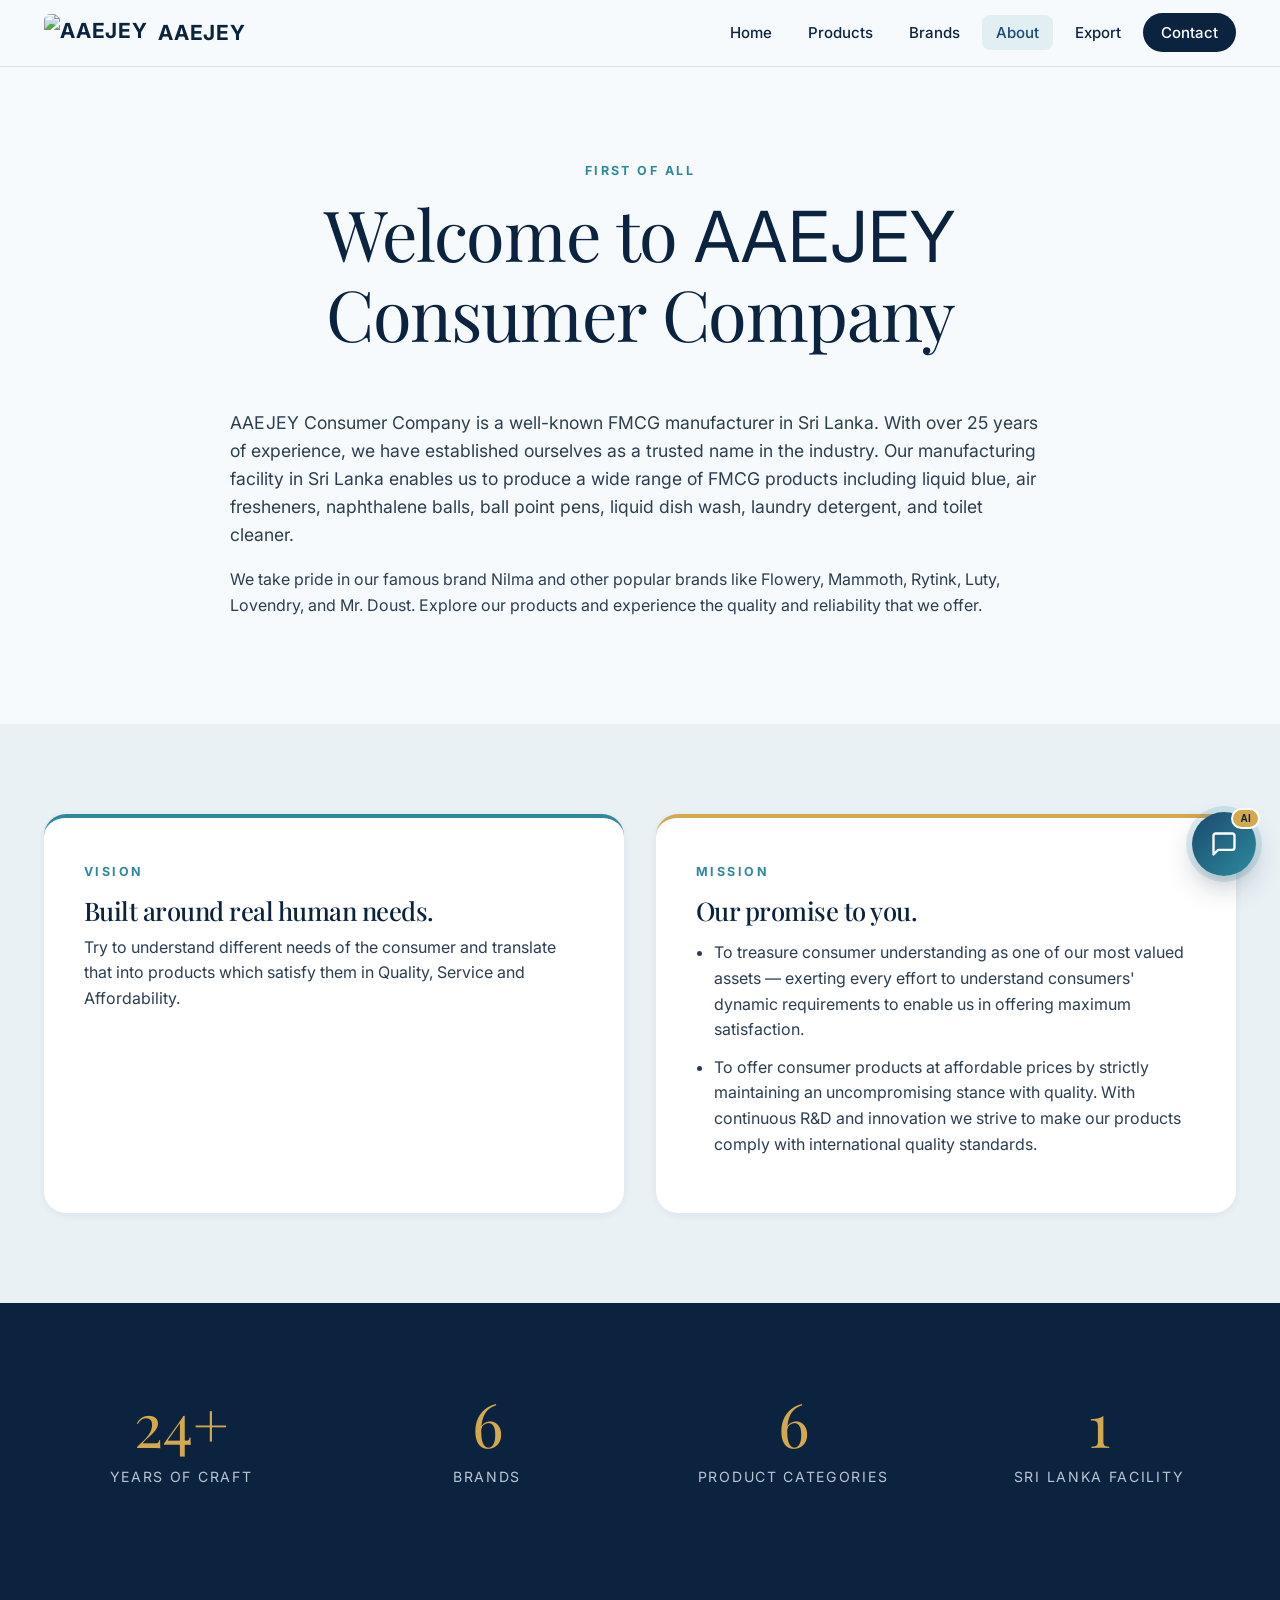
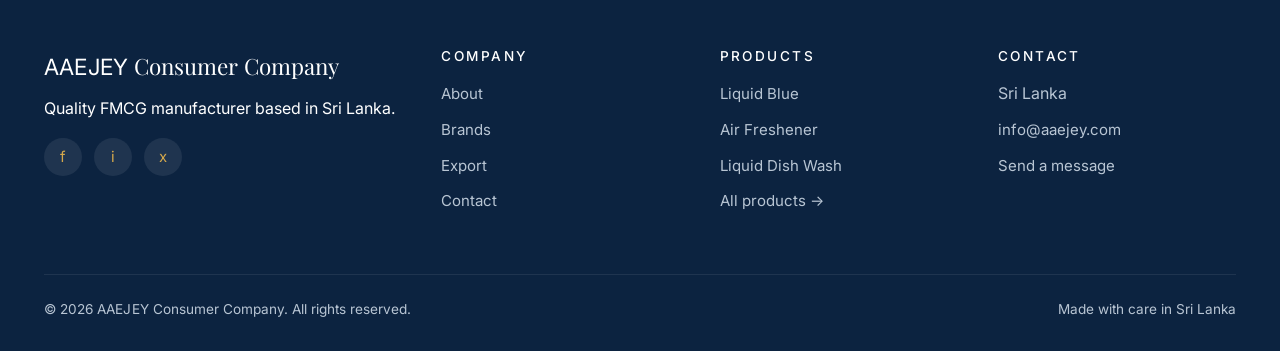
==== commit a2bb9098: "Changes Co-authored-by: abdulmalikhyder <215497698+abdulmalikhyder@users.noreply.github.com>" ====
--- a/public/about.html
+++ b/public/about.html
@@ -13,6 +13,7 @@
   <link rel="preconnect" href="https://fonts.gstatic.com" crossorigin />
   <link href="https://fonts.googleapis.com/css2?family=Playfair+Display:wght@400;500;600;700&family=Inter:wght@400;500;600;700&family=Amiri:wght@400;700&display=swap" rel="stylesheet" />
   <link rel="stylesheet" href="assets/css/styles.css" />
+  <link rel="stylesheet" href="assets/css/chatbot.css" />
 </head>
 <body>
 
@@ -88,5 +89,6 @@
 </footer>
 
 <script src="assets/js/main.js"></script>
+<script src="assets/js/chatbot.js"></script>
 </body>
 </html>
--- a/public/assets/css/chatbot.css
+++ b/public/assets/css/chatbot.css
@@ -0,0 +1,278 @@
+/* ============================================================
+   AAEJEY AI Chatbot — floating widget
+   ============================================================ */
+.chat-fab {
+  position: fixed;
+  right: 24px;
+  bottom: 24px;
+  z-index: 9998;
+  width: 64px;
+  height: 64px;
+  border-radius: 50%;
+  border: none;
+  cursor: pointer;
+  background: linear-gradient(135deg, #1a4a6e 0%, #2d8a9e 100%);
+  color: #fff;
+  box-shadow: 0 12px 32px -8px rgba(12, 35, 64, 0.45),
+    0 0 0 6px rgba(45, 138, 158, 0.15);
+  display: flex;
+  align-items: center;
+  justify-content: center;
+  transition: transform 0.25s ease, box-shadow 0.25s ease;
+}
+.chat-fab:hover { transform: translateY(-3px) scale(1.05); }
+.chat-fab svg { width: 28px; height: 28px; }
+.chat-fab .chat-fab-badge {
+  position: absolute;
+  top: -4px;
+  right: -4px;
+  background: #d4a84c;
+  color: #0c2340;
+  font-size: 10px;
+  font-weight: 700;
+  letter-spacing: 0.03em;
+  padding: 3px 7px;
+  border-radius: 999px;
+  border: 2px solid #fff;
+}
+
+.chat-panel {
+  position: fixed;
+  right: 24px;
+  bottom: 100px;
+  z-index: 9999;
+  width: 380px;
+  max-width: calc(100vw - 32px);
+  height: 560px;
+  max-height: calc(100vh - 140px);
+  background: #fff;
+  border-radius: 20px;
+  box-shadow: 0 30px 80px -20px rgba(12, 35, 64, 0.5);
+  display: none;
+  flex-direction: column;
+  overflow: hidden;
+  transform-origin: bottom right;
+  animation: chat-in 0.22s ease-out;
+  border: 1px solid rgba(12, 35, 64, 0.08);
+}
+.chat-panel.open { display: flex; }
+@keyframes chat-in {
+  from { opacity: 0; transform: translateY(8px) scale(0.97); }
+  to { opacity: 1; transform: translateY(0) scale(1); }
+}
+
+.chat-header {
+  background: linear-gradient(135deg, #0c2340 0%, #1a4a6e 100%);
+  color: #fff;
+  padding: 16px 18px;
+  display: flex;
+  align-items: center;
+  gap: 12px;
+}
+.chat-avatar {
+  width: 40px;
+  height: 40px;
+  border-radius: 50%;
+  background: linear-gradient(135deg, #2d8a9e, #5cbdb9);
+  display: flex;
+  align-items: center;
+  justify-content: center;
+  font-weight: 700;
+  font-size: 16px;
+  color: #fff;
+  flex-shrink: 0;
+  position: relative;
+}
+.chat-avatar::after {
+  content: "";
+  position: absolute;
+  right: -1px;
+  bottom: -1px;
+  width: 11px;
+  height: 11px;
+  background: #4ade80;
+  border-radius: 50%;
+  border: 2px solid #0c2340;
+}
+.chat-title { flex: 1; min-width: 0; }
+.chat-title-name {
+  font-family: "Playfair Display", Georgia, serif;
+  font-size: 16px;
+  font-weight: 600;
+  line-height: 1.2;
+}
+.chat-title-sub {
+  font-size: 12px;
+  color: rgba(255, 255, 255, 0.7);
+  margin-top: 2px;
+}
+.chat-close {
+  background: rgba(255, 255, 255, 0.1);
+  border: none;
+  color: #fff;
+  width: 32px;
+  height: 32px;
+  border-radius: 50%;
+  cursor: pointer;
+  display: flex;
+  align-items: center;
+  justify-content: center;
+  font-size: 18px;
+  transition: background 0.15s;
+}
+.chat-close:hover { background: rgba(255, 255, 255, 0.2); }
+
+.chat-body {
+  flex: 1;
+  overflow-y: auto;
+  padding: 18px;
+  background: #f7fafc;
+  display: flex;
+  flex-direction: column;
+  gap: 12px;
+  scroll-behavior: smooth;
+}
+
+.chat-msg {
+  display: flex;
+  gap: 8px;
+  animation: msg-in 0.2s ease-out;
+}
+@keyframes msg-in {
+  from { opacity: 0; transform: translateY(4px); }
+  to { opacity: 1; transform: translateY(0); }
+}
+.chat-msg-bubble {
+  max-width: 82%;
+  padding: 10px 14px;
+  border-radius: 16px;
+  font-size: 14px;
+  line-height: 1.5;
+  word-wrap: break-word;
+  white-space: pre-wrap;
+}
+.chat-msg.assistant .chat-msg-bubble {
+  background: #fff;
+  color: #0b1a2a;
+  border: 1px solid rgba(12, 35, 64, 0.08);
+  border-bottom-left-radius: 4px;
+}
+.chat-msg.user {
+  justify-content: flex-end;
+}
+.chat-msg.user .chat-msg-bubble {
+  background: linear-gradient(135deg, #1a4a6e, #2d8a9e);
+  color: #fff;
+  border-bottom-right-radius: 4px;
+}
+.chat-msg.error .chat-msg-bubble {
+  background: #fee2e2;
+  color: #991b1b;
+  border: 1px solid #fca5a5;
+}
+
+.chat-typing {
+  display: flex;
+  gap: 4px;
+  padding: 12px 14px;
+  background: #fff;
+  border: 1px solid rgba(12, 35, 64, 0.08);
+  border-radius: 16px;
+  border-bottom-left-radius: 4px;
+  width: fit-content;
+}
+.chat-typing span {
+  width: 7px;
+  height: 7px;
+  background: #2d8a9e;
+  border-radius: 50%;
+  animation: typing 1.2s infinite ease-in-out;
+}
+.chat-typing span:nth-child(2) { animation-delay: 0.15s; }
+.chat-typing span:nth-child(3) { animation-delay: 0.3s; }
+@keyframes typing {
+  0%, 60%, 100% { transform: translateY(0); opacity: 0.5; }
+  30% { transform: translateY(-5px); opacity: 1; }
+}
+
+.chat-suggestions {
+  display: flex;
+  flex-wrap: wrap;
+  gap: 6px;
+  padding: 0 4px;
+}
+.chat-chip {
+  background: #fff;
+  border: 1px solid rgba(45, 138, 158, 0.3);
+  color: #1a4a6e;
+  padding: 6px 12px;
+  border-radius: 999px;
+  font-size: 12px;
+  font-weight: 500;
+  cursor: pointer;
+  transition: all 0.15s;
+}
+.chat-chip:hover {
+  background: #2d8a9e;
+  color: #fff;
+  border-color: #2d8a9e;
+}
+
+.chat-input-row {
+  display: flex;
+  gap: 8px;
+  padding: 12px;
+  border-top: 1px solid rgba(12, 35, 64, 0.08);
+  background: #fff;
+}
+.chat-input {
+  flex: 1;
+  border: 1px solid rgba(12, 35, 64, 0.15);
+  border-radius: 999px;
+  padding: 10px 16px;
+  font-size: 14px;
+  font-family: inherit;
+  outline: none;
+  transition: border-color 0.15s, box-shadow 0.15s;
+  min-width: 0;
+}
+.chat-input:focus {
+  border-color: #2d8a9e;
+  box-shadow: 0 0 0 3px rgba(45, 138, 158, 0.15);
+}
+.chat-send {
+  background: linear-gradient(135deg, #1a4a6e, #2d8a9e);
+  color: #fff;
+  border: none;
+  width: 42px;
+  height: 42px;
+  border-radius: 50%;
+  cursor: pointer;
+  display: flex;
+  align-items: center;
+  justify-content: center;
+  flex-shrink: 0;
+  transition: transform 0.15s, opacity 0.15s;
+}
+.chat-send:hover:not(:disabled) { transform: scale(1.06); }
+.chat-send:disabled { opacity: 0.5; cursor: not-allowed; }
+.chat-send svg { width: 18px; height: 18px; }
+
+.chat-footer-note {
+  text-align: center;
+  font-size: 11px;
+  color: #5a6b7a;
+  padding: 6px 12px 10px;
+  background: #fff;
+}
+
+@media (max-width: 480px) {
+  .chat-panel {
+    right: 12px;
+    left: 12px;
+    bottom: 92px;
+    width: auto;
+    height: calc(100vh - 120px);
+  }
+  .chat-fab { right: 16px; bottom: 16px; }
+}
